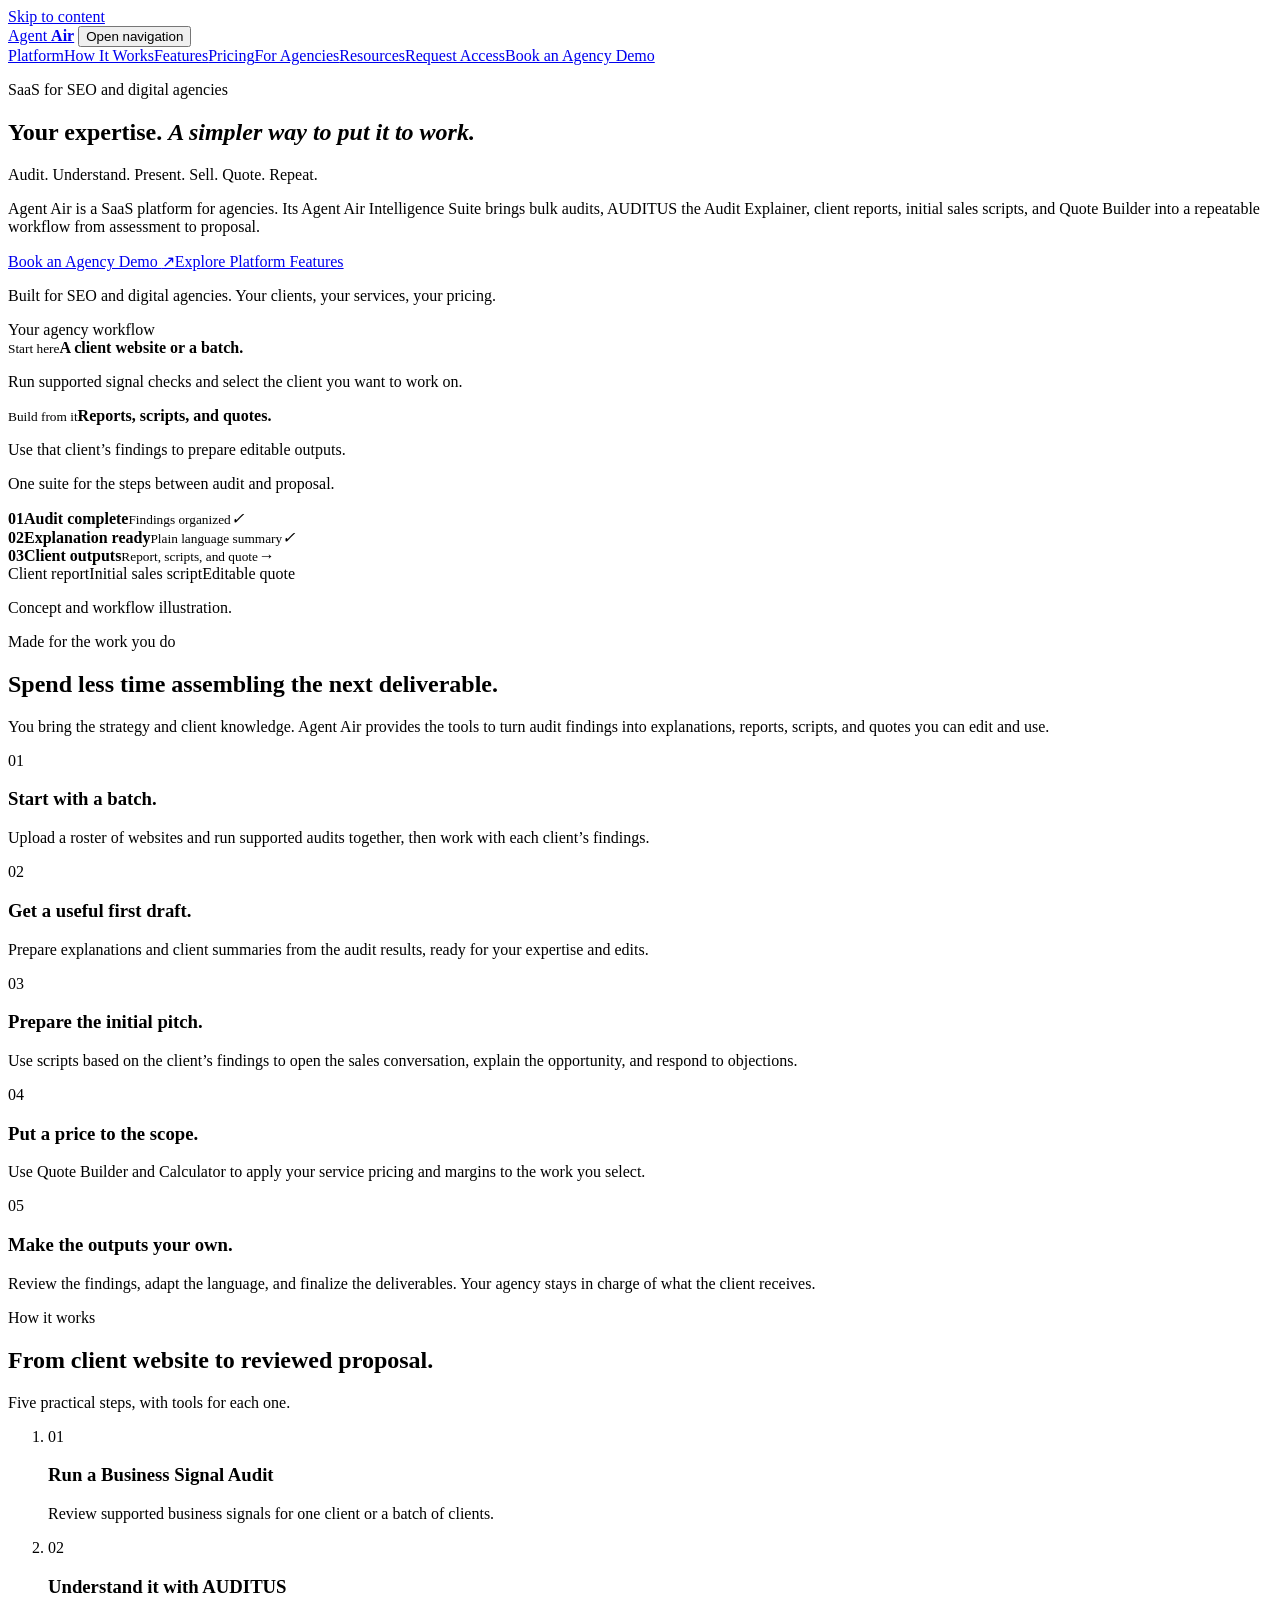
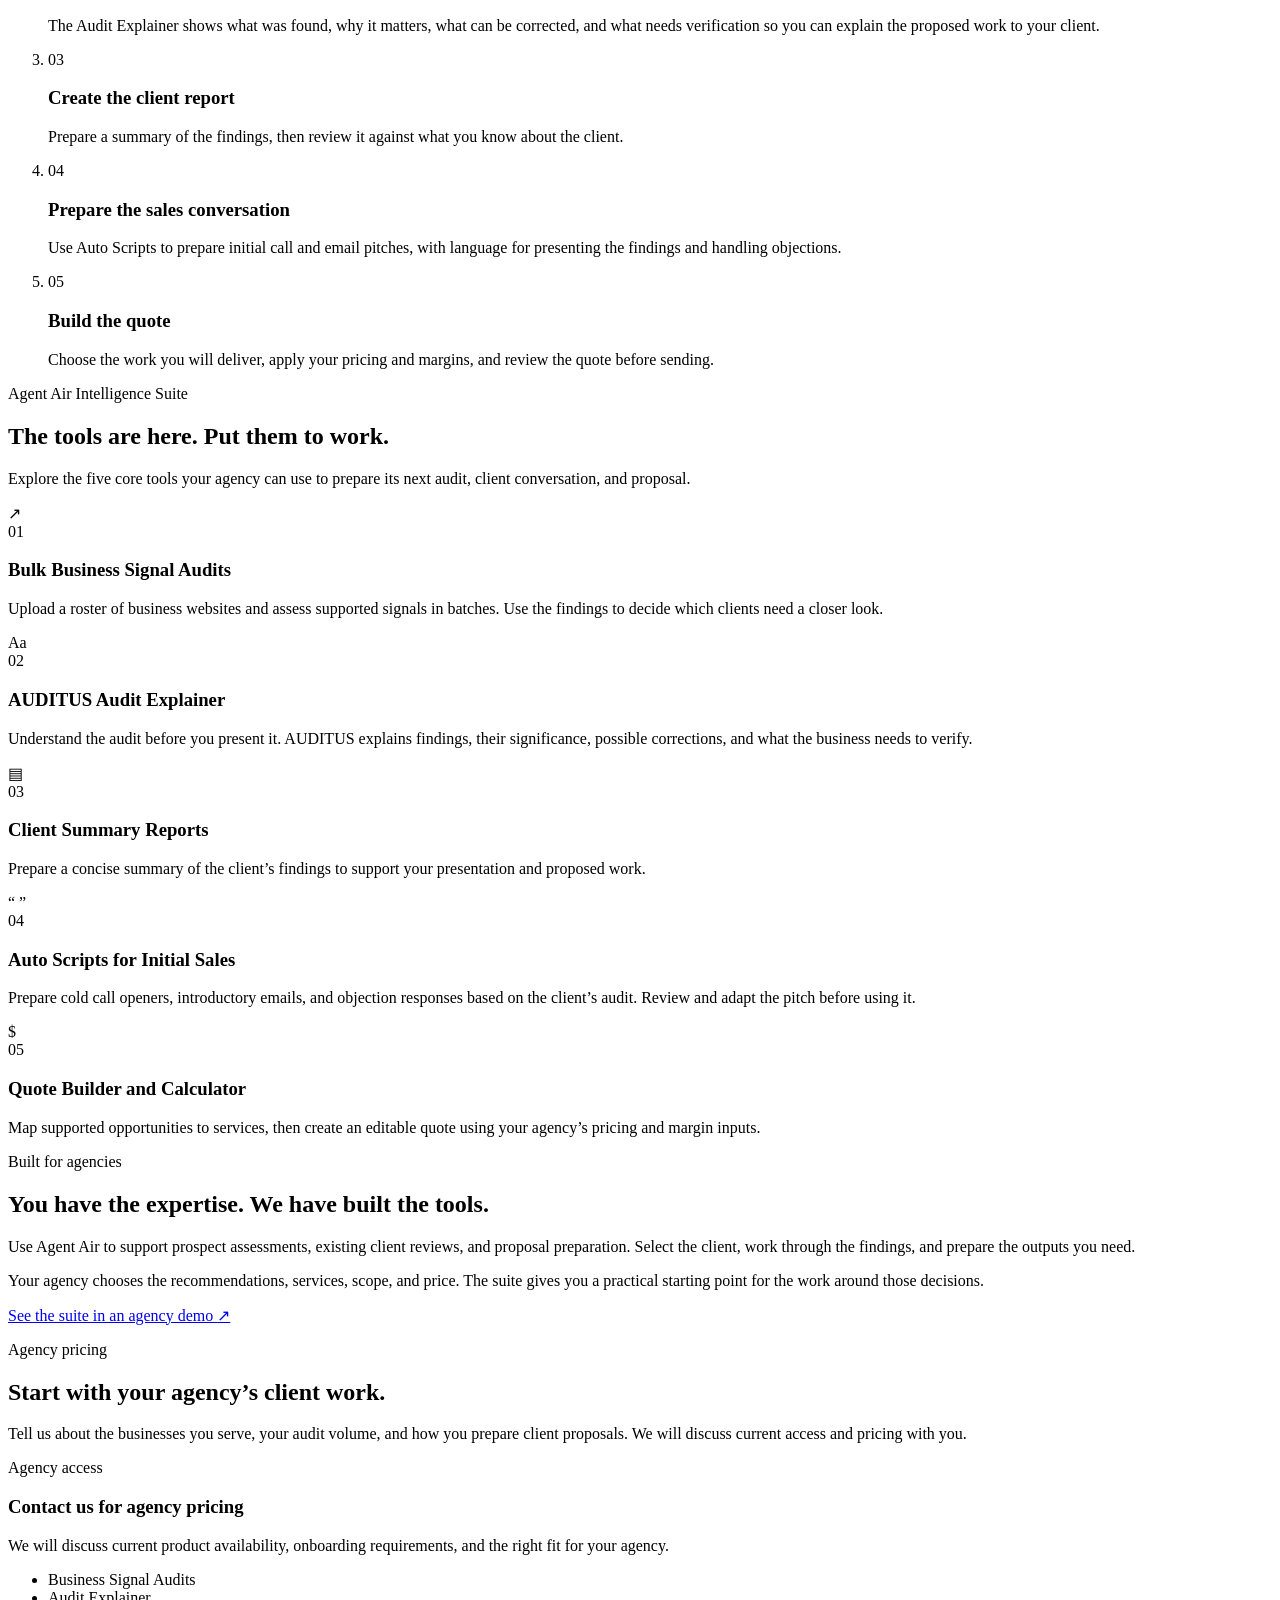
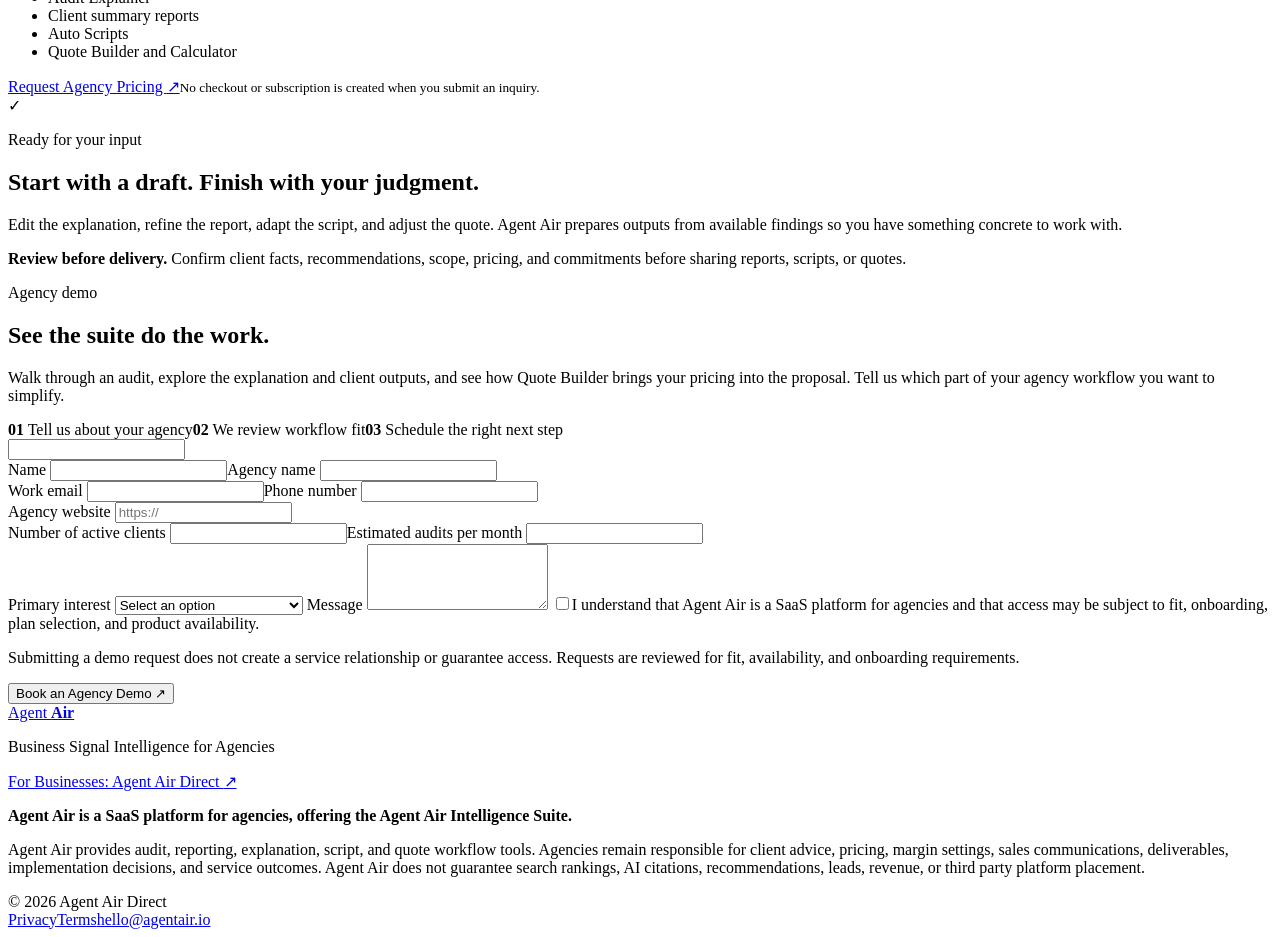
==== index.html @ 05e80e0a "Correct agency product name to Agent Air Intelligence Suite" ====
<!doctype html>
<html lang="en">
<head>
  <meta charset="utf-8">
  <meta name="viewport" content="width=device-width, initial-scale=1">
  <title>Agent Air Intelligence Suite | For Agencies</title>
  <meta name="description" content="Agent Air is a SaaS platform for agencies. Use the Agent Air Intelligence Suite for bulk audits, explanations, client reports, scripts, and quotes.">
  <meta name="theme-color" content="#071512">
  <meta property="og:title" content="Agent Air Intelligence Suite | For Agencies">
  <meta property="og:description" content="Agency expertise. A simpler workflow. Agent Air Intelligence Suite is a SaaS platform for agencies with bulk signal audits, client reports, scripts, and quotes.">
  <meta property="og:type" content="website">
  <meta property="og:url" content="https://agentair.io/">
  <link rel="canonical" href="https://agentair.io/">
  <link rel="icon" href="favicon.svg" type="image/svg+xml">
  <link rel="stylesheet" href="styles.css">
  <script src="site-config.js" defer></script>
  <script src="script.js" defer></script>
</head>
<body>
  <a class="skip-link" href="#main">Skip to content</a>
  <header class="site-header">
    <div class="nav-shell">
      <a class="brand" href="#top" aria-label="Agent Air home"><span class="brand-mark" aria-hidden="true"><i></i><i></i><i></i></span><span>Agent <strong>Air</strong></span></a>
      <button class="menu-toggle" type="button" aria-expanded="false" aria-controls="site-navigation"><span class="sr-only">Open navigation</span><span></span><span></span></button>
      <nav id="site-navigation" class="nav-links" aria-label="Main navigation">
        <a href="#platform">Platform</a><a href="#workflow">How It Works</a><a href="#features">Features</a><a href="#pricing">Pricing</a><a href="#agencies">For Agencies</a><a href="#resources">Resources</a><a class="nav-access" href="#agency-demo">Request Access</a><a class="button button-small" href="#agency-demo">Book an Agency Demo</a>
      </nav>
    </div>
  </header>

  <main id="main">
    <section id="top" class="hero section-dark">
      <div class="hero-glow" aria-hidden="true"></div>
      <div class="shell hero-grid">
        <div class="hero-copy">
          <p class="eyebrow"><span></span> SaaS for SEO and digital agencies</p>
          <h1>Your expertise. <em>A simpler way to put it to work.</em></h1>
          <p class="audience-line">Audit. Understand. Present. Sell. Quote. Repeat.</p>
          <p class="hero-lede">Agent Air is a SaaS platform for agencies. Its Agent Air Intelligence Suite brings bulk audits, AUDITUS the Audit Explainer, client reports, initial sales scripts, and Quote Builder into a repeatable workflow from assessment to proposal.</p>
          <div class="button-row"><a class="button" href="#agency-demo">Book an Agency Demo <span aria-hidden="true">↗</span></a><a class="button button-secondary" href="#features">Explore Platform Features</a></div>
          <p class="trust-line">Built for SEO and digital agencies. Your clients, your services, your pricing.</p>
        </div>
        <div class="signal-console" aria-label="Illustration of the Agent Air agency workflow">
          <div class="console-top"><span>Your agency workflow</span></div>
          <div class="audience-pair"><div><small>Start here</small><strong>A client website or a batch.</strong><p>Run supported signal checks and select the client you want to work on.</p></div><div><small>Build from it</small><strong>Reports, scripts, and quotes.</strong><p>Use that client’s findings to prepare editable outputs.</p></div></div>
          <p class="console-bridge">One suite for the steps between audit and proposal.</p>
          <div class="console-steps">
            <div class="console-step"><b>01</b><span><strong>Audit complete</strong><small>Findings organized</small></span><i>✓</i></div>
            <div class="console-step"><b>02</b><span><strong>Explanation ready</strong><small>Plain language summary</small></span><i>✓</i></div>
            <div class="console-step active"><b>03</b><span><strong>Client outputs</strong><small>Report, scripts, and quote</small></span><i>→</i></div>
          </div>
          <div class="console-outputs"><span>Client report</span><span>Initial sales script</span><span>Editable quote</span></div>
          <p class="illustration-note">Concept and workflow illustration.</p>
        </div>
      </div>
    </section>

    <section id="platform" class="problem section-light"><div class="shell">
      <div class="section-heading split-heading"><div><p class="eyebrow dark"><span></span> Made for the work you do</p><h2>Spend less time assembling the next deliverable.</h2></div><p>You bring the strategy and client knowledge. Agent Air provides the tools to turn audit findings into explanations, reports, scripts, and quotes you can edit and use.</p></div>
      <div class="problem-grid">
        <article><span>01</span><h3>Start with a batch.</h3><p>Upload a roster of websites and run supported audits together, then work with each client’s findings.</p></article>
        <article><span>02</span><h3>Get a useful first draft.</h3><p>Prepare explanations and client summaries from the audit results, ready for your expertise and edits.</p></article>
        <article><span>03</span><h3>Prepare the initial pitch.</h3><p>Use scripts based on the client’s findings to open the sales conversation, explain the opportunity, and respond to objections.</p></article>
        <article><span>04</span><h3>Put a price to the scope.</h3><p>Use Quote Builder and Calculator to apply your service pricing and margins to the work you select.</p></article>
        <article class="problem-wide"><span>05</span><h3>Make the outputs your own.</h3><p>Review the findings, adapt the language, and finalize the deliverables. Your agency stays in charge of what the client receives.</p></article>
      </div>
    </div></section>

    <section id="workflow" class="workflow section-mist"><div class="shell">
      <div class="section-heading centered"><p class="eyebrow dark"><span></span> How it works</p><h2>From client website to reviewed proposal.</h2><p>Five practical steps, with tools for each one.</p></div>
      <ol class="workflow-list">
        <li><span>01</span><div><h3>Run a Business Signal Audit</h3><p>Review supported business signals for one client or a batch of clients.</p></div></li>
        <li><span>02</span><div><h3>Understand it with AUDITUS</h3><p>The Audit Explainer shows what was found, why it matters, what can be corrected, and what needs verification so you can explain the proposed work to your client.</p></div></li>
        <li><span>03</span><div><h3>Create the client report</h3><p>Prepare a summary of the findings, then review it against what you know about the client.</p></div></li>
        <li><span>04</span><div><h3>Prepare the sales conversation</h3><p>Use Auto Scripts to prepare initial call and email pitches, with language for presenting the findings and handling objections.</p></div></li>
        <li><span>05</span><div><h3>Build the quote</h3><p>Choose the work you will deliver, apply your pricing and margins, and review the quote before sending.</p></div></li>
      </ol>
    </div></section>

    <section id="features" class="features section-dark"><div class="shell">
      <div class="section-heading split-heading light-heading"><div><p class="eyebrow"><span></span> Agent Air Intelligence Suite</p><h2>The tools are here. Put them to work.</h2></div><p>Explore the five core tools your agency can use to prepare its next audit, client conversation, and proposal.</p></div>
      <div class="feature-grid">
        <article class="feature-card feature-lead"><div class="feature-icon">↗</div><span>01</span><h3>Bulk Business Signal Audits</h3><p>Upload a roster of business websites and assess supported signals in batches. Use the findings to decide which clients need a closer look.</p><div class="mini-roster"><i></i><i></i><i></i><i></i></div></article>
        <article class="feature-card"><div class="feature-icon">Aa</div><span>02</span><h3>AUDITUS Audit Explainer</h3><p>Understand the audit before you present it. AUDITUS explains findings, their significance, possible corrections, and what the business needs to verify.</p></article>
        <article class="feature-card"><div class="feature-icon">▤</div><span>03</span><h3>Client Summary Reports</h3><p>Prepare a concise summary of the client’s findings to support your presentation and proposed work.</p></article>
        <article class="feature-card"><div class="feature-icon">“ ”</div><span>04</span><h3>Auto Scripts for Initial Sales</h3><p>Prepare cold call openers, introductory emails, and objection responses based on the client’s audit. Review and adapt the pitch before using it.</p></article>
        <article class="feature-card feature-wide"><div class="feature-icon">$</div><span>05</span><h3>Quote Builder and Calculator</h3><p>Map supported opportunities to services, then create an editable quote using your agency’s pricing and margin inputs.</p><div class="quote-lines"><i></i><i></i><i></i></div></article>
      </div>
    </div></section>

    <section id="agencies" class="agency-section section-accent"><div class="shell agency-grid">
      <div><p class="eyebrow dark"><span></span> Built for agencies</p><h2>You have the expertise. We have built the tools.</h2></div>
      <div class="agency-copy"><p>Use Agent Air to support prospect assessments, existing client reviews, and proposal preparation. Select the client, work through the findings, and prepare the outputs you need.</p><p>Your agency chooses the recommendations, services, scope, and price. The suite gives you a practical starting point for the work around those decisions.</p><a class="text-link" href="#agency-demo">See the suite in an agency demo <span>↗</span></a></div>
    </div></section>

    <section id="pricing" class="pricing section-light"><div class="shell pricing-grid">
      <div><p class="eyebrow dark"><span></span> Agency pricing</p><h2>Start with your agency’s client work.</h2><p>Tell us about the businesses you serve, your audit volume, and how you prepare client proposals. We will discuss current access and pricing with you.</p></div>
      <div class="pricing-card"><span class="pricing-kicker">Agency access</span><h3 data-pricing-message>Contact us for agency pricing</h3><p>We will discuss current product availability, onboarding requirements, and the right fit for your agency.</p><ul><li>Business Signal Audits</li><li>Audit Explainer</li><li>Client summary reports</li><li>Auto Scripts</li><li>Quote Builder and Calculator</li></ul><a class="button button-dark" href="#agency-demo">Request Agency Pricing <span aria-hidden="true">↗</span></a><small>No checkout or subscription is created when you submit an inquiry.</small></div>
    </div></section>

    <section id="resources" class="responsible section-mist"><div class="shell responsible-grid">
      <div class="review-mark" aria-hidden="true"><span>✓</span><i></i><i></i><i></i></div>
      <div><p class="eyebrow dark"><span></span> Ready for your input</p><h2>Start with a draft. Finish with your judgment.</h2><p>Edit the explanation, refine the report, adapt the script, and adjust the quote. Agent Air prepares outputs from available findings so you have something concrete to work with.</p><div class="notice"><strong>Review before delivery.</strong> Confirm client facts, recommendations, scope, pricing, and commitments before sharing reports, scripts, or quotes.</div></div>
    </div></section>

    <section id="agency-demo" class="demo section-dark"><div class="shell demo-grid">
      <div class="demo-copy"><p class="eyebrow"><span></span> Agency demo</p><h2>See the suite do the work.</h2><p>Walk through an audit, explore the explanation and client outputs, and see how Quote Builder brings your pricing into the proposal. Tell us which part of your agency workflow you want to simplify.</p><div class="demo-points"><span><b>01</b> Tell us about your agency</span><span><b>02</b> We review workflow fit</span><span><b>03</b> Schedule the right next step</span></div></div>
      <form id="agency-inquiry-form" class="inquiry-form" action="https://formsubmit.co/hello@agentair.io" method="POST">
        <input type="hidden" name="_subject" value="New Agent Air agency demo request"><input type="hidden" name="_template" value="table"><input type="hidden" name="_captcha" value="true"><input type="hidden" name="inquiry_source" value="agentair.io agency website"><input class="honeypot" type="text" name="_honey" tabindex="-1" autocomplete="off">
        <div class="form-row"><label>Name <input type="text" name="name" autocomplete="name" required></label><label>Agency name <input type="text" name="agency_name" autocomplete="organization" required></label></div>
        <div class="form-row"><label>Work email <input type="email" name="email" autocomplete="email" required></label><label>Phone number <input type="tel" name="phone" autocomplete="tel" required></label></div>
        <label>Agency website <input type="url" name="agency_website" placeholder="https://" autocomplete="url" required></label>
        <div class="form-row"><label>Number of active clients <input type="number" name="active_clients" min="0" required></label><label>Estimated audits per month <input type="number" name="estimated_audits_per_month" min="0" required></label></div>
        <label>Primary interest <select name="primary_interest" required><option value="">Select an option</option><option>Bulk client audits</option><option>Audit Explainer</option><option>Auto Scripts</option><option>Client Summary Reports</option><option>Quote Builder</option><option>Agency workflow discussion</option><option>Not sure yet</option></select></label>
        <label>Message <textarea name="message" rows="4" required></textarea></label>
        <label class="checkbox"><input type="checkbox" name="platform_acknowledgment" value="Accepted" required><span>I understand that Agent Air is a SaaS platform for agencies and that access may be subject to fit, onboarding, plan selection, and product availability.</span></label>
        <p class="form-note">Submitting a demo request does not create a service relationship or guarantee access. Requests are reviewed for fit, availability, and onboarding requirements.</p>
        <button id="agency-submit" class="button form-submit" type="submit">Book an Agency Demo <span aria-hidden="true">↗</span></button>
      </form>
    </div></section>
  </main>

  <footer class="site-footer"><div class="shell">
    <div class="footer-top"><a class="brand" href="#top"><span class="brand-mark" aria-hidden="true"><i></i><i></i><i></i></span><span>Agent <strong>Air</strong></span></a><p>Business Signal Intelligence for Agencies</p><a class="business-link" href="https://agentairdirect.com/">For Businesses: Agent Air Direct <span>↗</span></a></div>
    <div class="footer-main"><p><strong>Agent Air is a SaaS platform for agencies, offering the Agent Air Intelligence Suite.</strong></p><p>Agent Air provides audit, reporting, explanation, script, and quote workflow tools. Agencies remain responsible for client advice, pricing, margin settings, sales communications, deliverables, implementation decisions, and service outcomes. Agent Air does not guarantee search rankings, AI citations, recommendations, leads, revenue, or third party platform placement.</p></div>
    <div class="footer-bottom"><span>© <span data-year>2026</span> Agent Air Direct</span><div><a href="https://agentairdirect.com/privacy.html">Privacy</a><a href="https://agentairdirect.com/terms.html">Terms</a><a href="mailto:hello@agentair.io">hello@agentair.io</a></div></div>
  </div></footer>
</body>
</html>
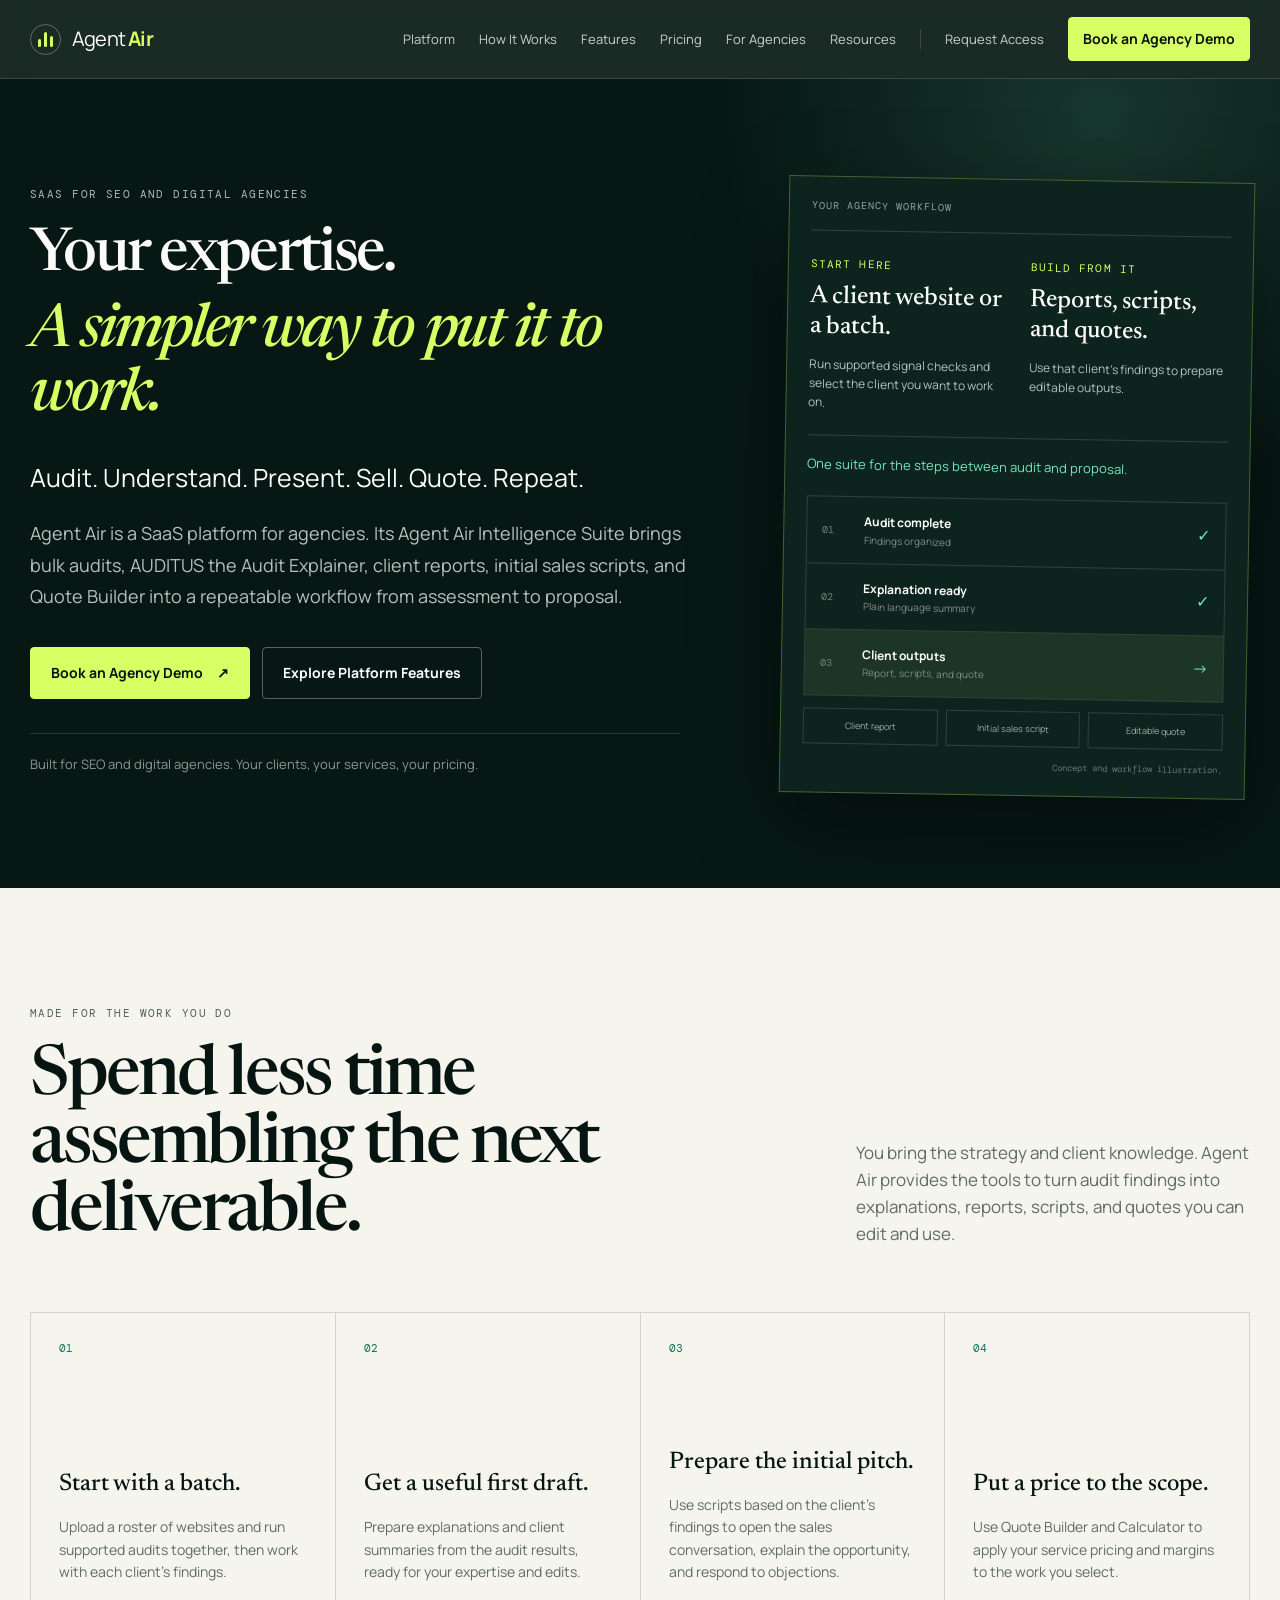
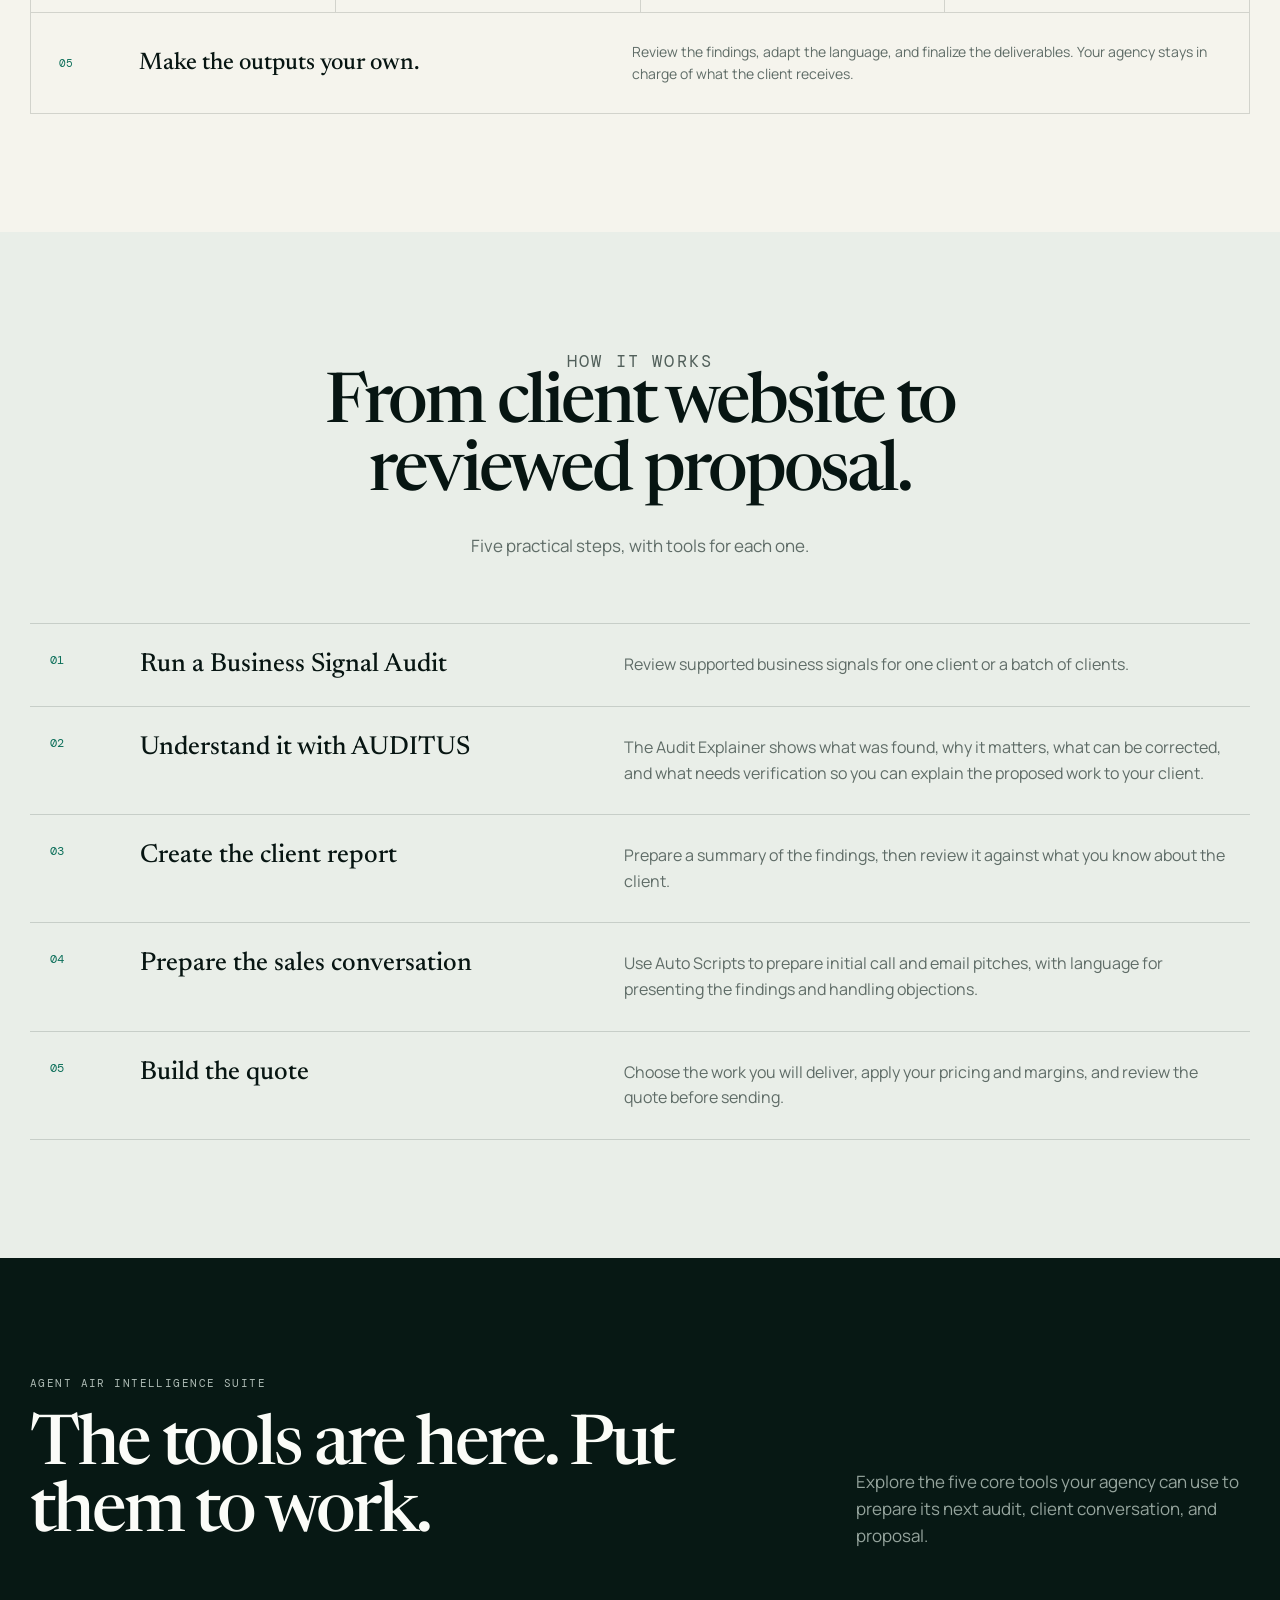
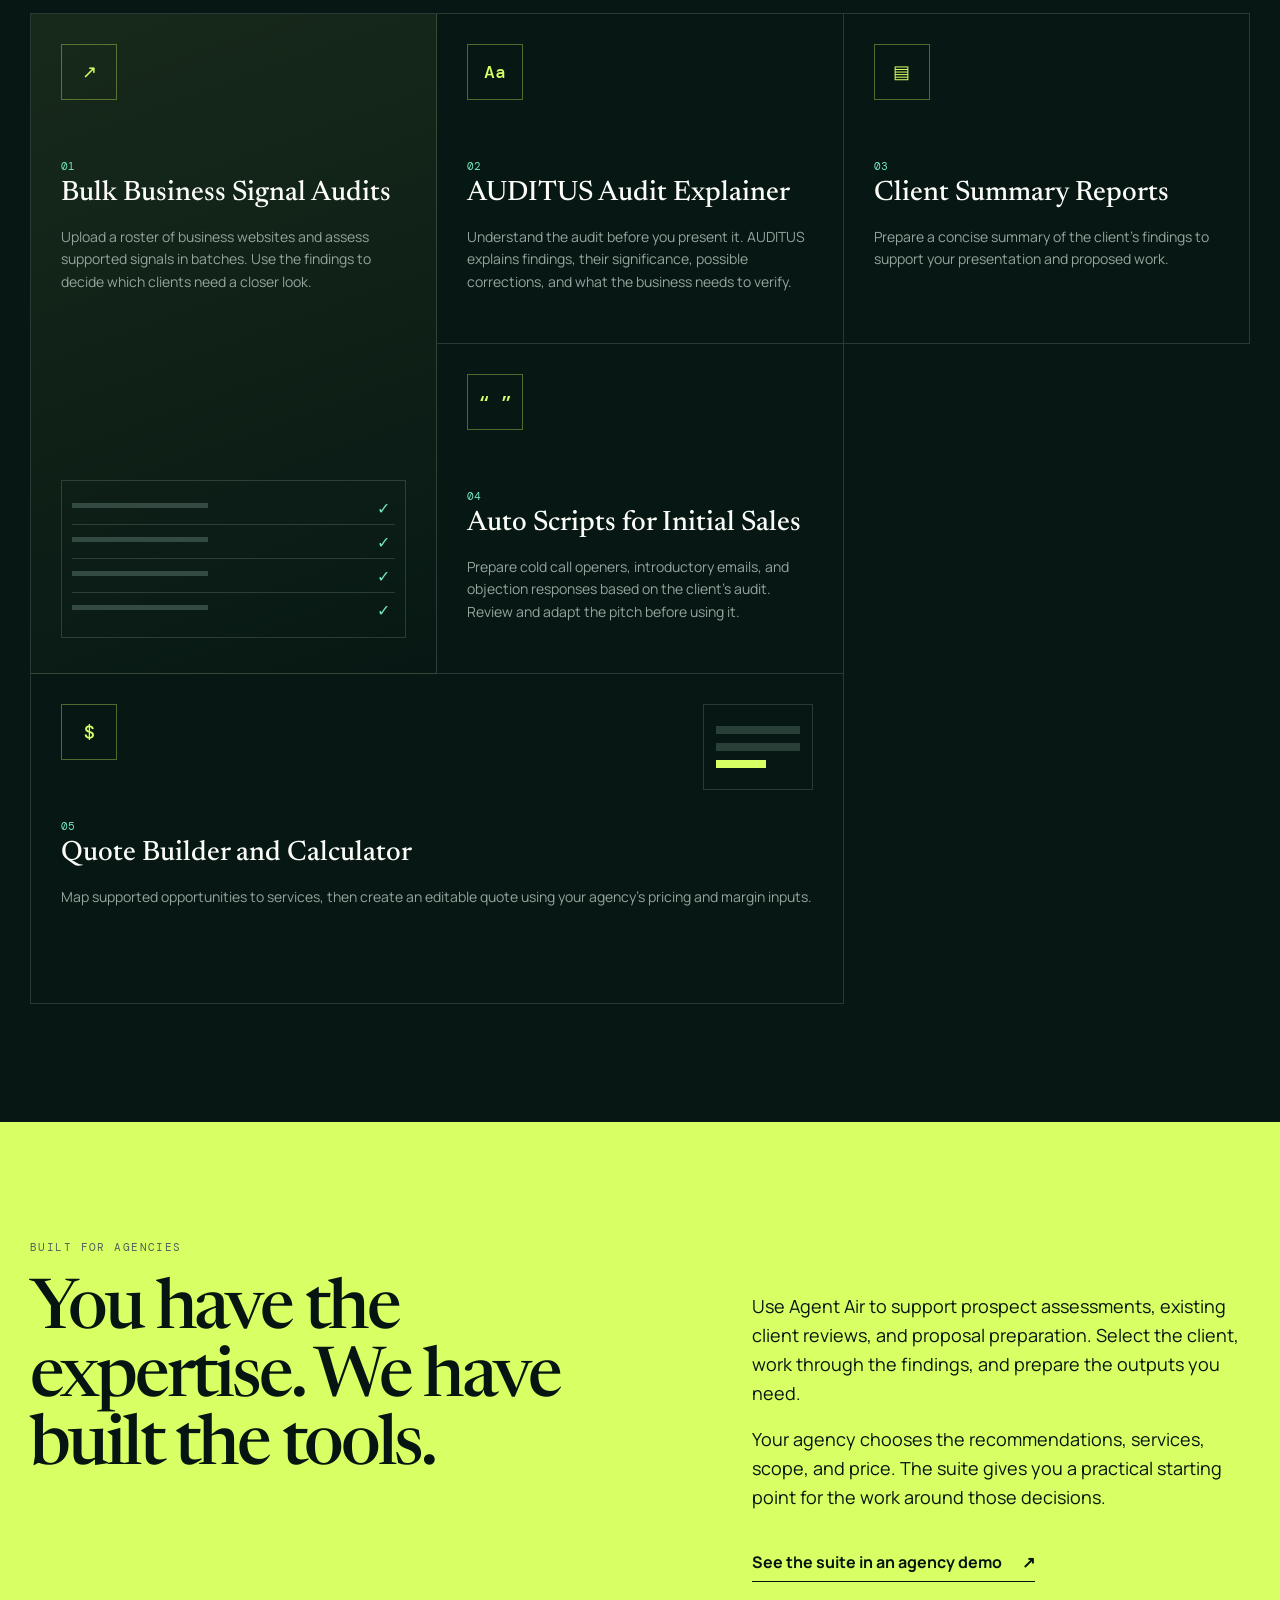
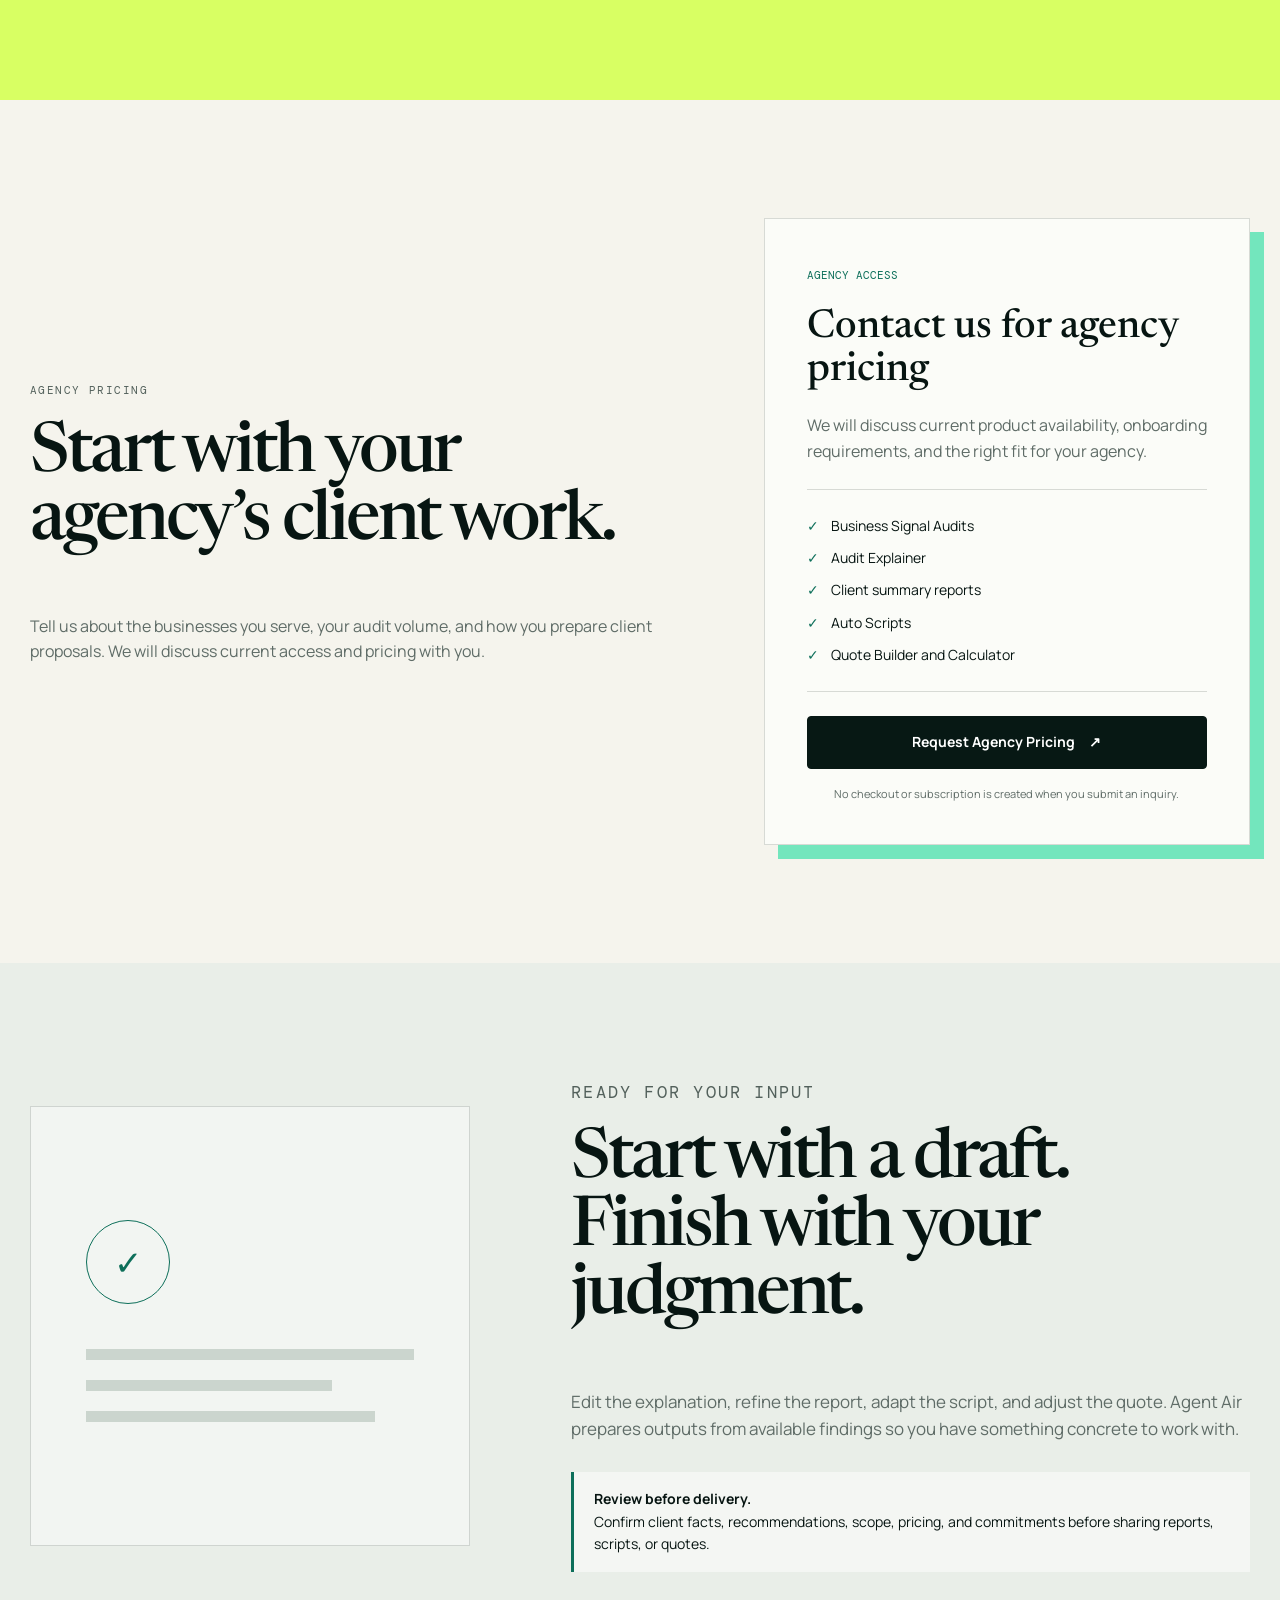
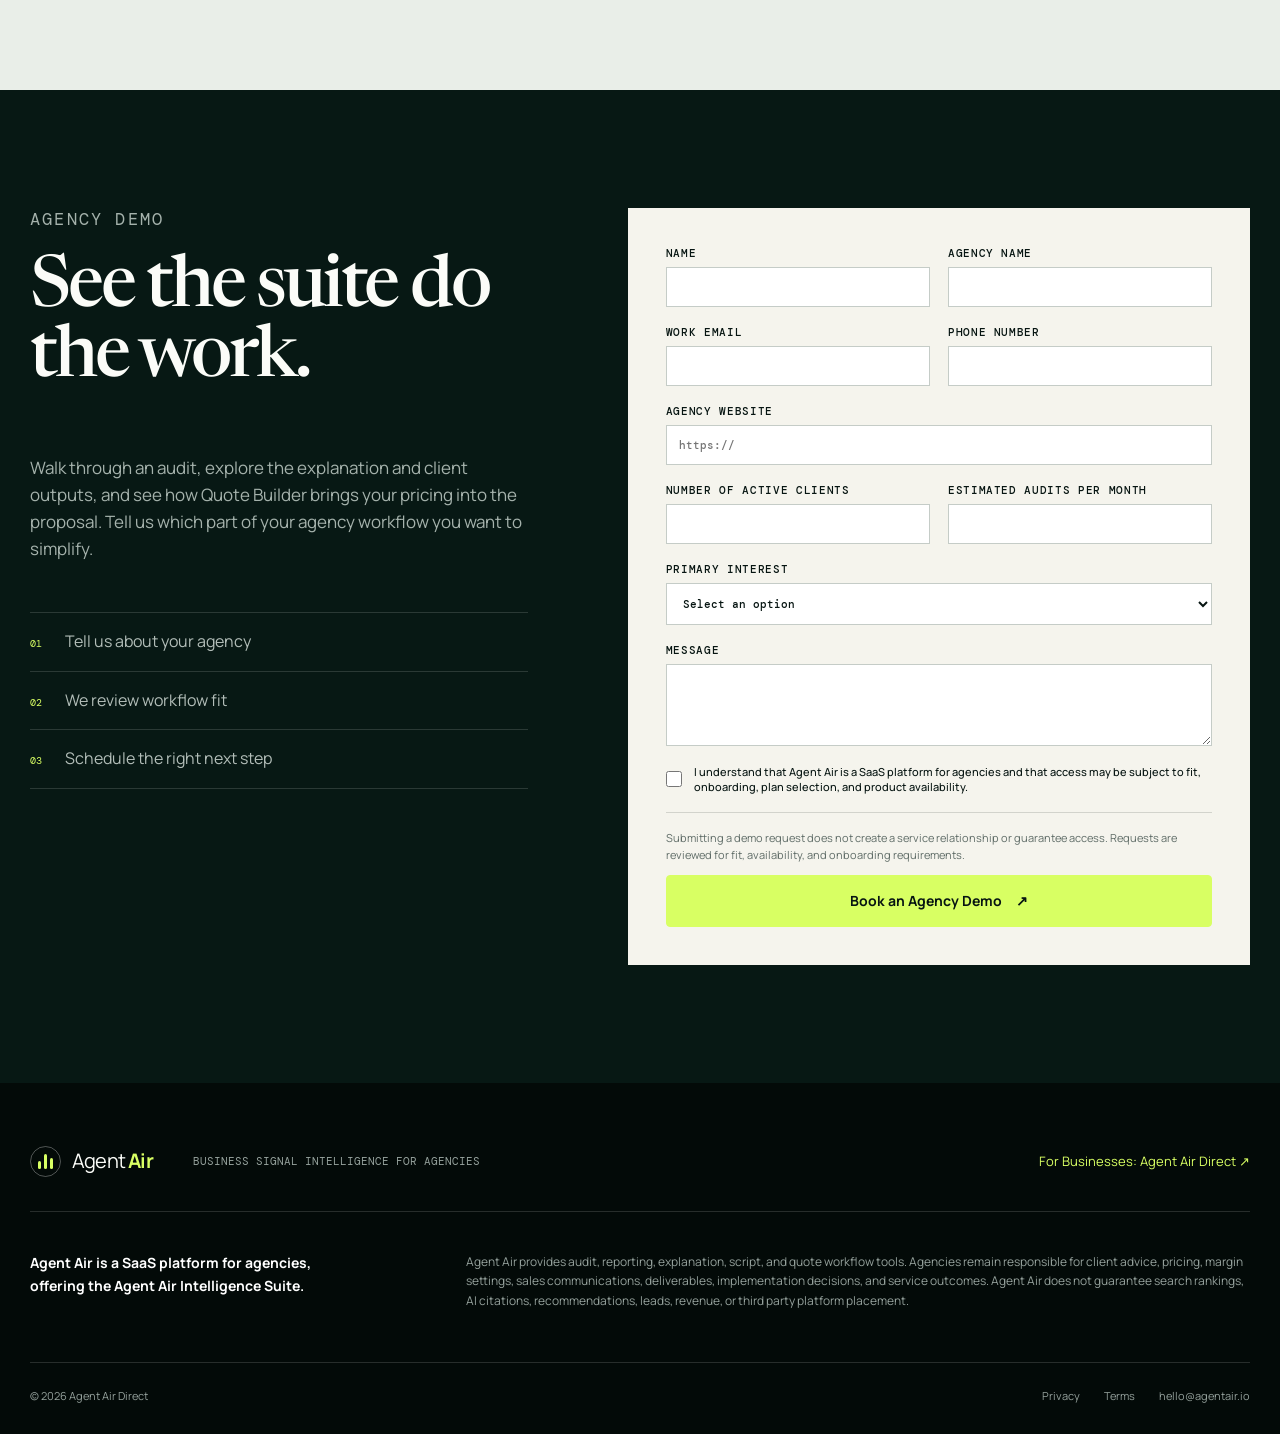
==== commit 51ea49da: "Add agency site schema, sharing metadata and accessibility fixes" ====
--- a/index.html
+++ b/index.html
@@ -4,24 +4,101 @@
   <meta charset="utf-8">
   <meta name="viewport" content="width=device-width, initial-scale=1">
   <title>Agent Air Intelligence Suite | For Agencies</title>
-  <meta name="description" content="Agent Air is a SaaS platform for agencies. Use the Agent Air Intelligence Suite for bulk audits, explanations, client reports, scripts, and quotes.">
   <meta name="theme-color" content="#071512">
-  <meta property="og:title" content="Agent Air Intelligence Suite | For Agencies">
-  <meta property="og:description" content="Agency expertise. A simpler workflow. Agent Air Intelligence Suite is a SaaS platform for agencies with bulk signal audits, client reports, scripts, and quotes.">
-  <meta property="og:type" content="website">
-  <meta property="og:url" content="https://agentair.io/">
   <link rel="canonical" href="https://agentair.io/">
   <link rel="icon" href="favicon.svg" type="image/svg+xml">
   <link rel="stylesheet" href="styles.css">
   <script src="site-config.js" defer></script>
   <script src="script.js" defer></script>
+  <meta name="description" content="Agent Air Intelligence Suite helps agencies turn client audits into clear explanations, client reports, sales scripts, and quotes with their pricing and margins.">
+  <meta property="og:title" content="Agent Air Intelligence Suite | For Agencies">
+  <meta property="og:description" content="Agent Air Intelligence Suite helps agencies turn client audits into clear explanations, client reports, sales scripts, and quotes with their pricing and margins.">
+  <meta property="og:type" content="website">
+  <meta property="og:url" content="https://agentair.io/">
+  <meta property="og:site_name" content="Agent Air">
+  <meta property="og:locale" content="en_US">
+  <meta property="og:image" content="https://agentair.io/agent-air-social.png">
+  <meta property="og:image:secure_url" content="https://agentair.io/agent-air-social.png">
+  <meta property="og:image:type" content="image/png">
+  <meta property="og:image:width" content="1200">
+  <meta property="og:image:height" content="630">
+  <meta property="og:image:alt" content="Agent Air Intelligence Suite for agencies: audit, understand, explain, and quote.">
+  <meta name="twitter:card" content="summary_large_image">
+  <meta name="twitter:title" content="Agent Air Intelligence Suite | For Agencies">
+  <meta name="twitter:description" content="Agent Air Intelligence Suite helps agencies turn client audits into clear explanations, client reports, sales scripts, and quotes with their pricing and margins.">
+  <meta name="twitter:image" content="https://agentair.io/agent-air-social.png">
+  <meta name="twitter:image:alt" content="Agent Air Intelligence Suite for agencies: audit, understand, explain, and quote.">
+  <script type="application/ld+json">
+{
+  "@context": "https://schema.org",
+  "@graph": [
+    {
+      "@type": "Organization",
+      "@id": "https://agentairdirect.com/#organization",
+      "name": "Agent Air Direct",
+      "url": "https://agentairdirect.com/",
+      "email": "hello@agentair.io"
+    },
+    {
+      "@type": "WebSite",
+      "@id": "https://agentair.io/#website",
+      "url": "https://agentair.io/",
+      "name": "Agent Air",
+      "inLanguage": "en",
+      "publisher": {
+        "@id": "https://agentairdirect.com/#organization"
+      }
+    },
+    {
+      "@type": "WebPage",
+      "@id": "https://agentair.io/#webpage",
+      "url": "https://agentair.io/",
+      "name": "Agent Air Intelligence Suite | For Agencies",
+      "description": "Agent Air Intelligence Suite helps agencies turn client audits into clear explanations, client reports, sales scripts, and quotes with their pricing and margins.",
+      "inLanguage": "en",
+      "isPartOf": {
+        "@id": "https://agentair.io/#website"
+      },
+      "mainEntity": {
+        "@id": "https://agentair.io/#software"
+      }
+    },
+    {
+      "@type": "SoftwareApplication",
+      "@id": "https://agentair.io/#software",
+      "name": "Agent Air Intelligence Suite",
+      "url": "https://agentair.io/",
+      "description": "Agent Air Intelligence Suite helps agencies turn client audits into clear explanations, client reports, sales scripts, and quotes with their pricing and margins.",
+      "applicationCategory": "BusinessApplication",
+      "applicationSubCategory": "Business signal auditing and agency proposal workflow",
+      "publisher": {
+        "@id": "https://agentairdirect.com/#organization"
+      },
+      "audience": {
+        "@type": "Audience",
+        "audienceType": "SEO and digital marketing agencies"
+      },
+      "featureList": [
+        "Bulk business signal audits",
+        "AUDITUS audit explanations",
+        "Client summary reports",
+        "Initial sales scripts",
+        "Quote Builder and Calculator with agency pricing and margin inputs"
+      ],
+      "mainEntityOfPage": {
+        "@id": "https://agentair.io/#webpage"
+      }
+    }
+  ]
+}
+  </script>
 </head>
 <body>
   <a class="skip-link" href="#main">Skip to content</a>
   <header class="site-header">
     <div class="nav-shell">
       <a class="brand" href="#top" aria-label="Agent Air home"><span class="brand-mark" aria-hidden="true"><i></i><i></i><i></i></span><span>Agent <strong>Air</strong></span></a>
-      <button class="menu-toggle" type="button" aria-expanded="false" aria-controls="site-navigation"><span class="sr-only">Open navigation</span><span></span><span></span></button>
+      <button class="menu-toggle" type="button" aria-label="Toggle navigation" aria-expanded="false" aria-controls="site-navigation"><span class="sr-only">Open navigation</span><span></span><span></span></button>
       <nav id="site-navigation" class="nav-links" aria-label="Main navigation">
         <a href="#platform">Platform</a><a href="#workflow">How It Works</a><a href="#features">Features</a><a href="#pricing">Pricing</a><a href="#agencies">For Agencies</a><a href="#resources">Resources</a><a class="nav-access" href="#agency-demo">Request Access</a><a class="button button-small" href="#agency-demo">Book an Agency Demo</a>
       </nav>
@@ -106,7 +183,7 @@
     <section id="agency-demo" class="demo section-dark"><div class="shell demo-grid">
       <div class="demo-copy"><p class="eyebrow"><span></span> Agency demo</p><h2>See the suite do the work.</h2><p>Walk through an audit, explore the explanation and client outputs, and see how Quote Builder brings your pricing into the proposal. Tell us which part of your agency workflow you want to simplify.</p><div class="demo-points"><span><b>01</b> Tell us about your agency</span><span><b>02</b> We review workflow fit</span><span><b>03</b> Schedule the right next step</span></div></div>
       <form id="agency-inquiry-form" class="inquiry-form" action="https://formsubmit.co/hello@agentair.io" method="POST">
-        <input type="hidden" name="_subject" value="New Agent Air agency demo request"><input type="hidden" name="_template" value="table"><input type="hidden" name="_captcha" value="true"><input type="hidden" name="inquiry_source" value="agentair.io agency website"><input class="honeypot" type="text" name="_honey" tabindex="-1" autocomplete="off">
+        <input type="hidden" name="_subject" value="New Agent Air agency demo request"><input type="hidden" name="_template" value="table"><input type="hidden" name="_captcha" value="true"><input type="hidden" name="inquiry_source" value="agentair.io agency website"><input class="honeypot" type="text" name="_honey" tabindex="-1" autocomplete="off" hidden aria-hidden="true" aria-label="Leave this field empty">
         <div class="form-row"><label>Name <input type="text" name="name" autocomplete="name" required></label><label>Agency name <input type="text" name="agency_name" autocomplete="organization" required></label></div>
         <div class="form-row"><label>Work email <input type="email" name="email" autocomplete="email" required></label><label>Phone number <input type="tel" name="phone" autocomplete="tel" required></label></div>
         <label>Agency website <input type="url" name="agency_website" placeholder="https://" autocomplete="url" required></label>
--- a/styles.css
+++ b/styles.css
@@ -0,0 +1,23 @@
+@import url('https://fonts.googleapis.com/css2?family=DM+Mono:wght@400;500&family=Manrope:wght@400;500;600;700&family=Newsreader:opsz,wght@6..72,500;6..72,600&display=swap');
+:root{--ink:#071512;--deep:#071814;--paper:#f5f4ed;--mist:#e9eee8;--acid:#d8ff63;--mint:#73e6bd;--teal:#0d6f5a;--line:rgba(7,21,18,.15);--light-line:rgba(255,255,255,.14);--muted:#5f6c67;--white:#fbfcf8;--serif:'Newsreader',Georgia,serif;--sans:'Manrope',Arial,sans-serif;--mono:'DM Mono',monospace;--shell:1220px}
+*{box-sizing:border-box}html{scroll-behavior:smooth;overflow-x:hidden}body{margin:0;background:var(--paper);color:var(--ink);font:16px/1.6 var(--sans);-webkit-font-smoothing:antialiased;overflow-x:hidden}a{color:inherit;text-decoration:none}button,input,select,textarea{font:inherit}.shell,.nav-shell{width:min(calc(100% - 48px),var(--shell));margin:auto}.skip-link{position:fixed;left:16px;top:-80px;z-index:100;background:var(--acid);padding:10px 16px}.skip-link:focus{top:12px}.sr-only{position:absolute;width:1px;height:1px;margin:-1px;overflow:hidden;clip:rect(0,0,0,0)}
+.site-header{position:sticky;top:0;z-index:50;background:rgba(7,24,20,.92);backdrop-filter:blur(14px);border-bottom:1px solid var(--light-line)}.nav-shell{height:78px;display:flex;align-items:center;justify-content:space-between}.brand{display:inline-flex;align-items:center;gap:11px;color:var(--white);font-size:20px;letter-spacing:-.04em}.brand strong{color:var(--acid)}.brand-mark{width:31px;height:31px;border:1px solid #ffffff4d;border-radius:50%;display:grid;place-content:center;grid-template-columns:repeat(3,3px);gap:3px}.brand-mark i{width:3px;border-radius:2px;background:var(--acid)}.brand-mark i:nth-child(1){height:8px;margin-top:7px}.brand-mark i:nth-child(2){height:15px}.brand-mark i:nth-child(3){height:11px;margin-top:4px}.nav-links{display:flex;align-items:center;gap:24px;color:#c8d0cc;font-size:13px}.nav-links a:hover,.nav-links a:focus-visible{color:#fff}.nav-access{border-left:1px solid var(--light-line);padding-left:24px}.menu-toggle{display:none;background:none;border:0;padding:10px}.menu-toggle span:not(.sr-only){display:block;width:24px;height:1px;background:#fff;margin:6px}
+.button{display:inline-flex;align-items:center;justify-content:center;gap:14px;background:var(--acid);color:var(--ink);border:1px solid var(--acid);border-radius:4px;padding:14px 20px;font-size:14px;font-weight:700;transition:.2s}.button:hover,.button:focus-visible{transform:translateY(-2px);background:#e5ff91}.button-small{padding:10px 14px}.button-secondary{background:transparent;color:#fff;border-color:#ffffff52}.button-secondary:hover{background:#ffffff12}.button-dark{background:var(--deep);color:#fff;border-color:var(--deep)}
+.section-dark{background:var(--deep);color:var(--white)}.section-light{background:var(--paper)}.section-mist{background:var(--mist)}.section-accent{background:var(--acid)}.eyebrow{margin:0 0 24px;display:flex;align-items:center;gap:10px;font:11px var(--mono);letter-spacing:.13em;text-transform:uppercase;color:#aebbb5}.eyebrow>span{width:24px;height:1px;background:var(--acid)}.eyebrow.dark{color:#52605b}.eyebrow.dark>span{background:var(--teal)}h1,h2,h3,p{margin-top:0}h1,h2{font-family:var(--serif);font-weight:500;letter-spacing:-.045em;line-height:.98}h2{font-size:clamp(42px,5.4vw,72px)}
+.hero{position:relative;overflow:hidden;padding:100px 0 92px}.hero-glow{position:absolute;width:800px;height:800px;right:-220px;top:-360px;background:radial-gradient(circle,#73e6bd26,transparent 67%)}.hero-grid{display:grid;grid-template-columns:1.1fr .76fr;gap:80px;align-items:center}.hero-copy,.signal-console{min-width:0}.hero-copy{z-index:1}.hero h1{font-size:clamp(56px,7.1vw,100px);max-width:11ch;margin-bottom:30px}.hero h1 em{font-style:italic;color:var(--acid)}.hero-lede{max-width:670px;color:#b6c1bc;font-size:18px;line-height:1.75}.button-row{display:flex;gap:12px;flex-wrap:wrap;margin:34px 0}.trust-line{border-top:1px solid var(--light-line);padding-top:20px;color:#899790;font-size:13px;max-width:650px}
+.signal-console{background:#0d241e;border:1px solid #d8ff6347;box-shadow:0 30px 90px #0006;padding:22px;transform:rotate(1deg)}.console-top{display:flex;justify-content:space-between;border-bottom:1px solid var(--light-line);padding-bottom:18px;font:10px var(--mono);text-transform:uppercase;letter-spacing:.1em;color:#91a19a}.live-dot{color:var(--mint)}.live-dot i{display:inline-block;width:6px;height:6px;background:var(--mint);border-radius:50%;margin-right:6px}.console-client{display:grid;grid-template-columns:46px 1fr auto;gap:13px;align-items:center;padding:22px 0}.client-avatar{display:grid;place-items:center;width:46px;height:46px;background:var(--acid);color:var(--ink);font:500 12px var(--mono)}.console-client small,.console-client strong{display:block}.console-client small{font:10px var(--mono);color:#82918a;text-transform:uppercase}.console-client strong{font-size:14px}.score{font:500 30px var(--serif);color:var(--acid)}.score small{display:inline;font-size:11px}.console-steps{border:1px solid var(--light-line)}.console-step{display:grid;grid-template-columns:28px 1fr auto;gap:14px;padding:15px;border-bottom:1px solid var(--light-line);align-items:center}.console-step:last-child{border:0}.console-step b{font:10px var(--mono);color:#73827b}.console-step strong,.console-step small{display:block}.console-step strong{font-size:12px}.console-step small{font-size:10px;color:#7d8d85}.console-step i{font-style:normal;color:var(--mint)}.console-step.active{background:#d8ff6314}.console-outputs{display:grid;grid-template-columns:repeat(3,1fr);gap:8px;margin-top:12px}.console-outputs span{border:1px solid var(--light-line);padding:10px 5px;text-align:center;font-size:9px;color:#9daba4}.illustration-note{margin:14px 0 0;color:#65766e;font:9px var(--mono);text-align:right}
+.problem,.workflow,.features,.agency-section,.pricing,.responsible,.demo{padding:118px 0}.section-heading{margin-bottom:64px}.split-heading{display:grid;grid-template-columns:1.2fr .65fr;gap:100px;align-items:end}.section-heading h2{margin:0;max-width:850px}.section-heading>p,.split-heading>p{margin:0;color:var(--muted);font-size:17px}.centered{text-align:center}.centered .eyebrow{justify-content:center}.centered h2{margin:0 auto 24px}
+.problem-grid{display:grid;grid-template-columns:repeat(4,1fr);border-top:1px solid var(--line);border-left:1px solid var(--line)}.problem-grid article{min-height:300px;padding:28px;border-right:1px solid var(--line);border-bottom:1px solid var(--line);display:flex;flex-direction:column}.problem-grid article>span,.feature-card>span{font:11px var(--mono);color:var(--teal)}.problem-grid h3{font:500 24px/1.18 var(--serif);margin:auto 0 18px}.problem-grid p{color:var(--muted);font-size:14px;margin:0}.problem-grid .problem-wide{grid-column:1/-1;min-height:auto;display:grid;grid-template-columns:40px 1fr 1.3fr;gap:40px;align-items:center}.problem-wide h3{margin:0}
+.workflow-list{list-style:none;margin:0;padding:0;border-top:1px solid var(--line)}.workflow-list li{display:grid;grid-template-columns:90px 1fr;padding:28px 20px;border-bottom:1px solid var(--line)}.workflow-list li:hover{background:#ffffff8c}.workflow-list>li>span{font:12px var(--mono);color:var(--teal)}.workflow-list div{display:grid;grid-template-columns:.7fr 1fr;gap:60px}.workflow-list h3{font:500 26px var(--serif);margin:0}.workflow-list p{margin:0;color:var(--muted)}
+.light-heading>p{color:#95a49d}.feature-grid{display:grid;grid-template-columns:repeat(3,1fr);border-top:1px solid var(--light-line);border-left:1px solid var(--light-line)}.feature-card{min-height:330px;padding:30px;border-right:1px solid var(--light-line);border-bottom:1px solid var(--light-line);position:relative}.feature-card>span{color:var(--mint)}.feature-icon{width:56px;height:56px;border:1px solid #d8ff6359;display:grid;place-items:center;color:var(--acid);font:500 18px var(--mono);margin-bottom:52px}.feature-card h3{font:500 28px/1.08 var(--serif);margin:0 0 18px}.feature-card p{color:#95a49d;font-size:14px}.feature-lead{grid-row:span 2;min-height:660px;background:linear-gradient(160deg,#d8ff6314,transparent)}.feature-wide{grid-column:span 2}.mini-roster{position:absolute;left:30px;right:30px;bottom:35px;border:1px solid var(--light-line);padding:10px}.mini-roster i{display:block;height:34px;border-bottom:1px solid var(--light-line);position:relative}.mini-roster i:last-child{border:0}.mini-roster i:before{content:'';position:absolute;top:12px;width:42%;height:5px;background:#334a42}.mini-roster i:after{content:'✓';position:absolute;right:5px;top:5px;color:var(--mint);font-style:normal}.quote-lines{position:absolute;right:30px;top:30px;width:110px;border:1px solid var(--light-line);padding:12px}.quote-lines i{display:block;height:8px;margin:9px 0;background:#294038}.quote-lines i:last-child{background:var(--acid);width:60%}
+.agency-grid{display:grid;grid-template-columns:1fr .8fr;gap:100px}.agency-section h2{margin:0}.agency-copy{padding-top:52px}.agency-copy p{font-size:18px}.text-link{display:inline-flex;gap:20px;margin-top:20px;border-bottom:1px solid;padding-bottom:6px;font-weight:700}.pricing-grid{display:grid;grid-template-columns:1fr .78fr;gap:110px;align-items:center}.pricing-grid>div>p{color:var(--muted)}.pricing-card{background:var(--white);border:1px solid var(--line);padding:42px;box-shadow:14px 14px 0 var(--mint)}.pricing-kicker{font:11px var(--mono);text-transform:uppercase;color:var(--teal)}.pricing-card h3{font:500 40px/1.08 var(--serif);margin:20px 0}.pricing-card ul{list-style:none;padding:20px 0;margin:24px 0;border-block:1px solid var(--line)}.pricing-card li{padding:5px 0;font-size:14px}.pricing-card li:before{content:'✓';color:var(--teal);margin-right:12px}.pricing-card .button{width:100%}.pricing-card small{display:block;color:var(--muted);margin-top:16px;text-align:center;font-size:11px}
+.responsible-grid{display:grid;grid-template-columns:.65fr 1fr;gap:100px;align-items:center}.responsible p{color:var(--muted);font-size:17px}.review-mark{aspect-ratio:1;max-width:440px;border:1px solid var(--line);background:#ffffff66;padding:55px;display:flex;flex-direction:column;justify-content:center}.review-mark span{display:grid;place-items:center;width:84px;height:84px;border:1px solid var(--teal);border-radius:50%;font-size:34px;color:var(--teal);margin-bottom:35px}.review-mark i{height:11px;background:#cbd5ce;margin:10px 0}.review-mark i:nth-of-type(2){width:75%}.review-mark i:nth-of-type(3){width:88%}.notice{border-left:3px solid var(--teal);padding:16px 20px;background:#ffffff80;font-size:14px;margin-top:30px}.notice strong{display:block}
+.demo-grid{display:grid;grid-template-columns:.8fr 1fr;gap:100px}.demo h2{font-size:clamp(48px,5.6vw,76px)}.demo-copy>p{color:#a5b2ac;font-size:17px}.demo-points{margin-top:50px;border-top:1px solid var(--light-line)}.demo-points span{display:block;padding:16px 0;border-bottom:1px solid var(--light-line);color:#b2bdb8}.demo-points b{font:10px var(--mono);color:var(--acid);margin-right:20px}.inquiry-form{background:var(--paper);color:var(--ink);padding:38px}.form-row{display:grid;grid-template-columns:1fr 1fr;gap:18px}.inquiry-form label{display:block;font:500 11px var(--mono);text-transform:uppercase;letter-spacing:.06em;margin-bottom:18px}.inquiry-form input,.inquiry-form select,.inquiry-form textarea{display:block;width:100%;border:1px solid #c5ccc7;background:#fff;padding:12px;margin-top:7px;color:var(--ink);text-transform:none}.inquiry-form :focus{outline:2px solid var(--teal);outline-offset:1px}.checkbox{display:grid!important;grid-template-columns:18px 1fr;gap:10px;text-transform:none!important;letter-spacing:0!important;font-family:var(--sans)!important}.checkbox input{width:16px;margin:3px 0}.form-note{font-size:11px;color:var(--muted);border-top:1px solid var(--line);padding-top:16px}.form-submit{width:100%}.honeypot{display:none!important;position:absolute!important;left:-9999px!important}
+.site-footer{background:#030a08;color:#95a19c;padding:62px 0 30px}.footer-top{display:grid;grid-template-columns:auto 1fr auto;gap:40px;align-items:center;padding-bottom:34px;border-bottom:1px solid var(--light-line)}.footer-top p{margin:0;font:11px var(--mono);text-transform:uppercase}.business-link{color:var(--acid);font-size:13px}.footer-main{display:grid;grid-template-columns:.6fr 1.4fr;gap:100px;padding:40px 0}.footer-main p{font-size:12px}.footer-main strong{color:#fff;font-size:14px}.footer-bottom{display:flex;justify-content:space-between;border-top:1px solid var(--light-line);padding-top:24px;font-size:11px}.footer-bottom div{display:flex;gap:24px}
+@media(max-width:1080px){.nav-links{gap:14px}.nav-links>a:not(.button){display:none}.hero-grid{grid-template-columns:1fr .75fr;gap:40px}.problem-grid,.feature-grid{grid-template-columns:repeat(2,1fr)}.feature-lead{grid-row:auto;min-height:450px}.feature-wide{grid-column:auto}.demo-grid{gap:50px}}
+@media(max-width:820px){.shell,.nav-shell{width:min(calc(100% - 32px),var(--shell))}.menu-toggle{display:block}.nav-links{position:absolute;top:78px;left:0;right:0;background:var(--deep);padding:18px 24px 28px;display:none;flex-direction:column;align-items:stretch}.nav-links.is-open{display:flex}.nav-links>a:not(.button){display:block}.nav-access{border:0;padding:0}.hero{padding:72px 0}.hero-grid,.split-heading,.agency-grid,.pricing-grid,.responsible-grid,.demo-grid{grid-template-columns:1fr;gap:50px}.hero h1{font-size:clamp(53px,14vw,82px)}.problem,.workflow,.features,.agency-section,.pricing,.responsible,.demo{padding:84px 0}.problem-grid,.feature-grid{grid-template-columns:1fr}.problem-grid .problem-wide{grid-column:auto;display:flex}.workflow-list div{grid-template-columns:1fr;gap:8px}.responsible-grid{display:flex;flex-direction:column-reverse}.footer-top,.footer-main{grid-template-columns:1fr;gap:20px}}
+@media(max-width:540px){.hero h1{font-size:50px}.hero-lede{font-size:16px}.button-row .button{width:100%}.console-outputs{grid-template-columns:1fr}.problem-grid article{min-height:260px}.workflow-list li{grid-template-columns:50px 1fr;padding-inline:4px}.form-row{grid-template-columns:1fr;gap:0}.inquiry-form{padding:24px 20px}.pricing-card{padding:28px 22px;box-shadow:8px 8px 0 var(--mint)}.footer-bottom{flex-direction:column;gap:18px}.footer-bottom div{flex-wrap:wrap}}
+.hero h1{font-size:clamp(44px,4.7vw,66px);max-width:19ch;line-height:1.06}.hero h1 em{display:block;margin-top:12px}.audience-line{font-size:clamp(19px,2vw,25px);color:var(--white);line-height:1.5;margin-bottom:22px}.audience-pair{display:grid;grid-template-columns:1fr 1fr;gap:20px;padding:26px 0 10px}.audience-pair>div{min-width:0}.audience-pair small{display:block;font:11px var(--mono);color:var(--acid);text-transform:uppercase;letter-spacing:.1em;margin-bottom:12px}.audience-pair strong{display:block;font:500 25px/1.2 var(--serif);margin-bottom:12px}.audience-pair p{font-size:12px;color:#b6c1bc;line-height:1.6}.console-bridge{font-size:13px;color:var(--mint);border-top:1px solid var(--light-line);padding-top:18px;margin-bottom:22px}
+@media(max-width:540px){.hero h1{font-size:44px}.audience-pair{gap:14px}.audience-pair strong{font-size:22px}.signal-console{transform:none}}
+.eyebrow>span{display:none}
+@media(prefers-reduced-motion:reduce){html{scroll-behavior:auto}.button{transition:none}}
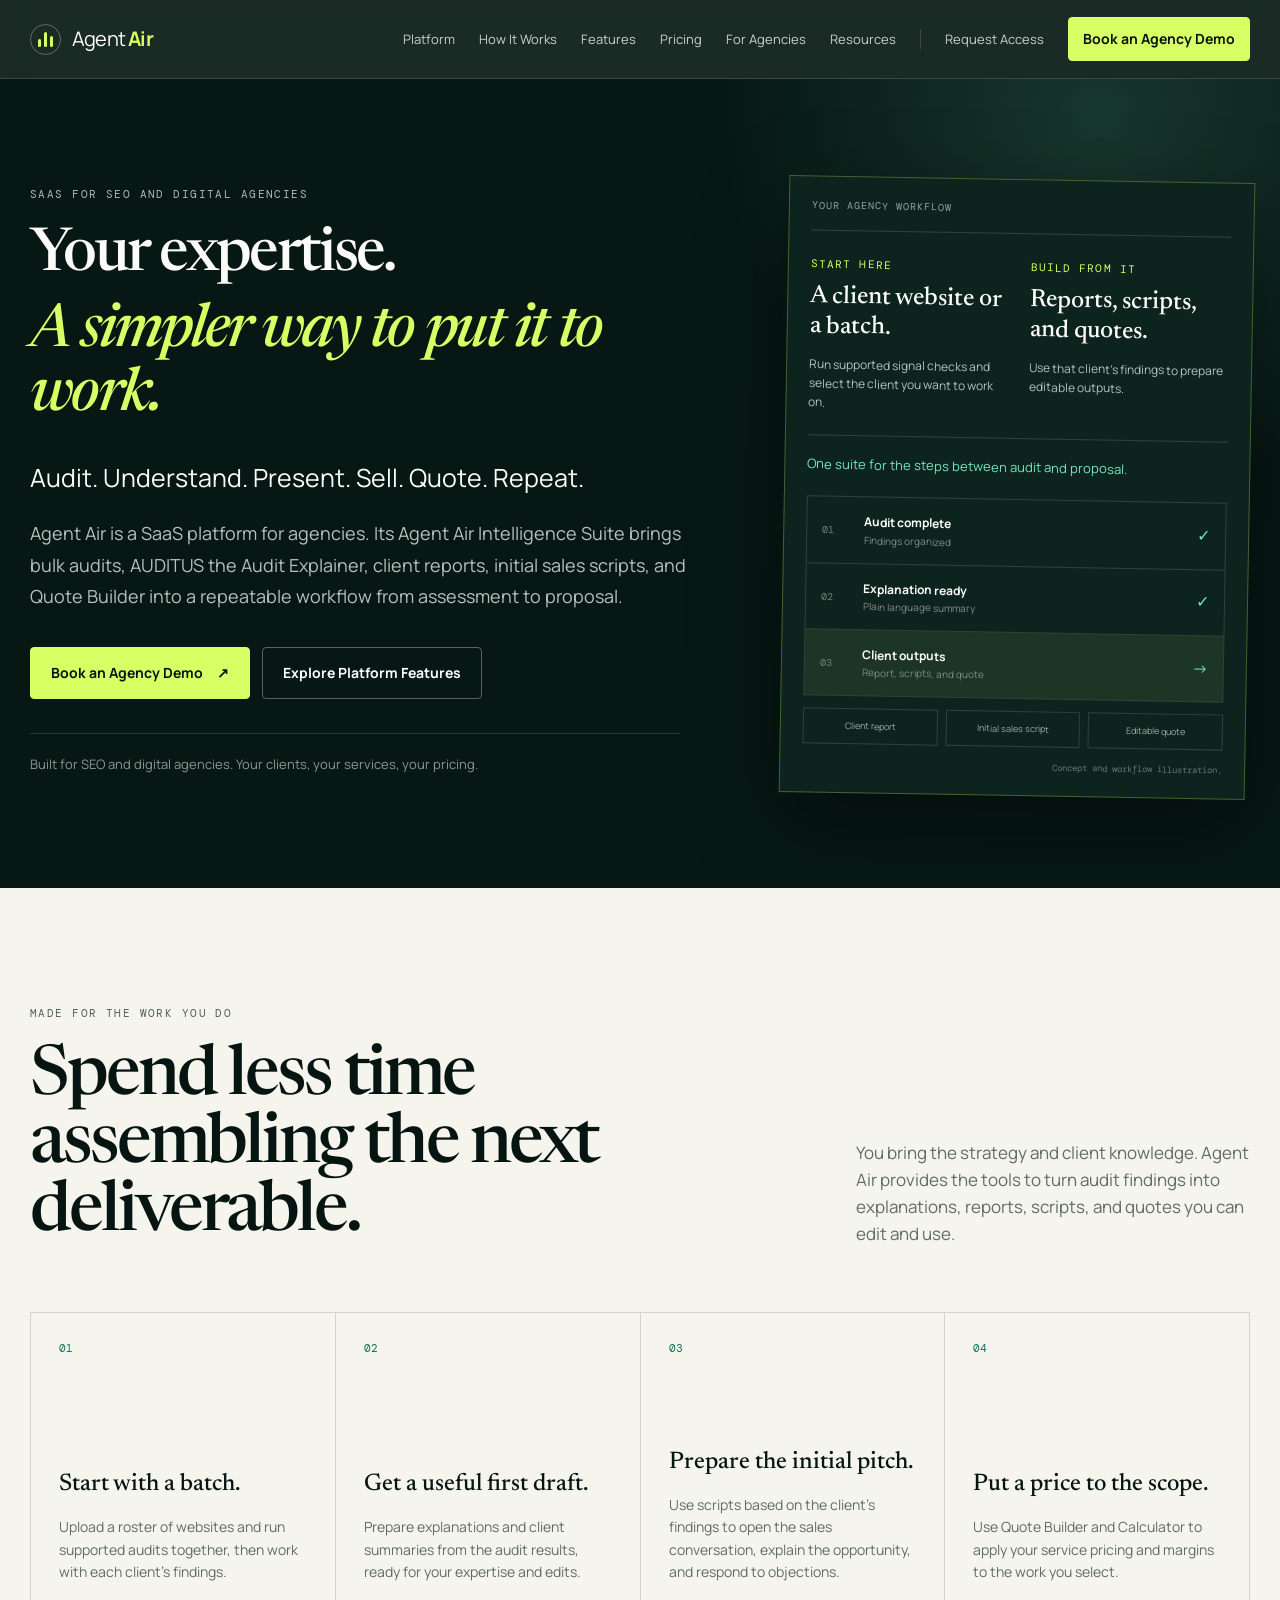
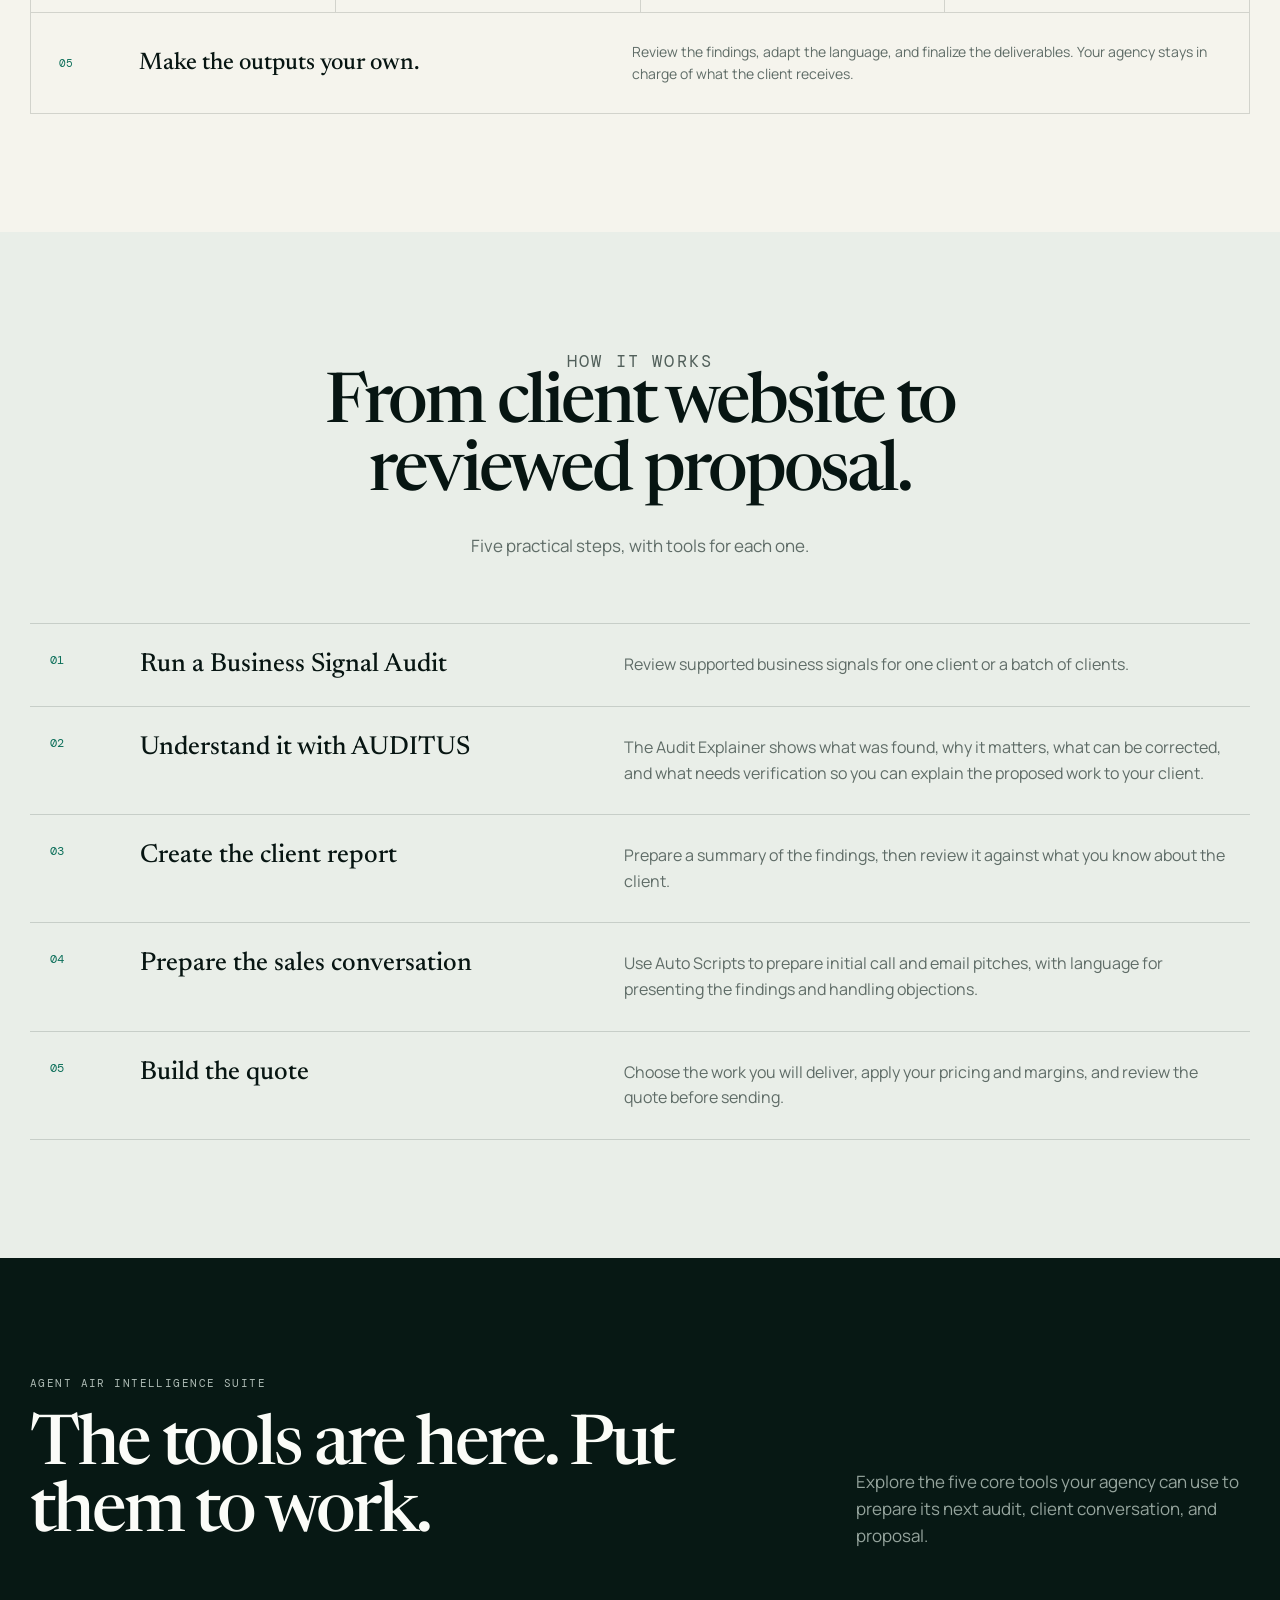
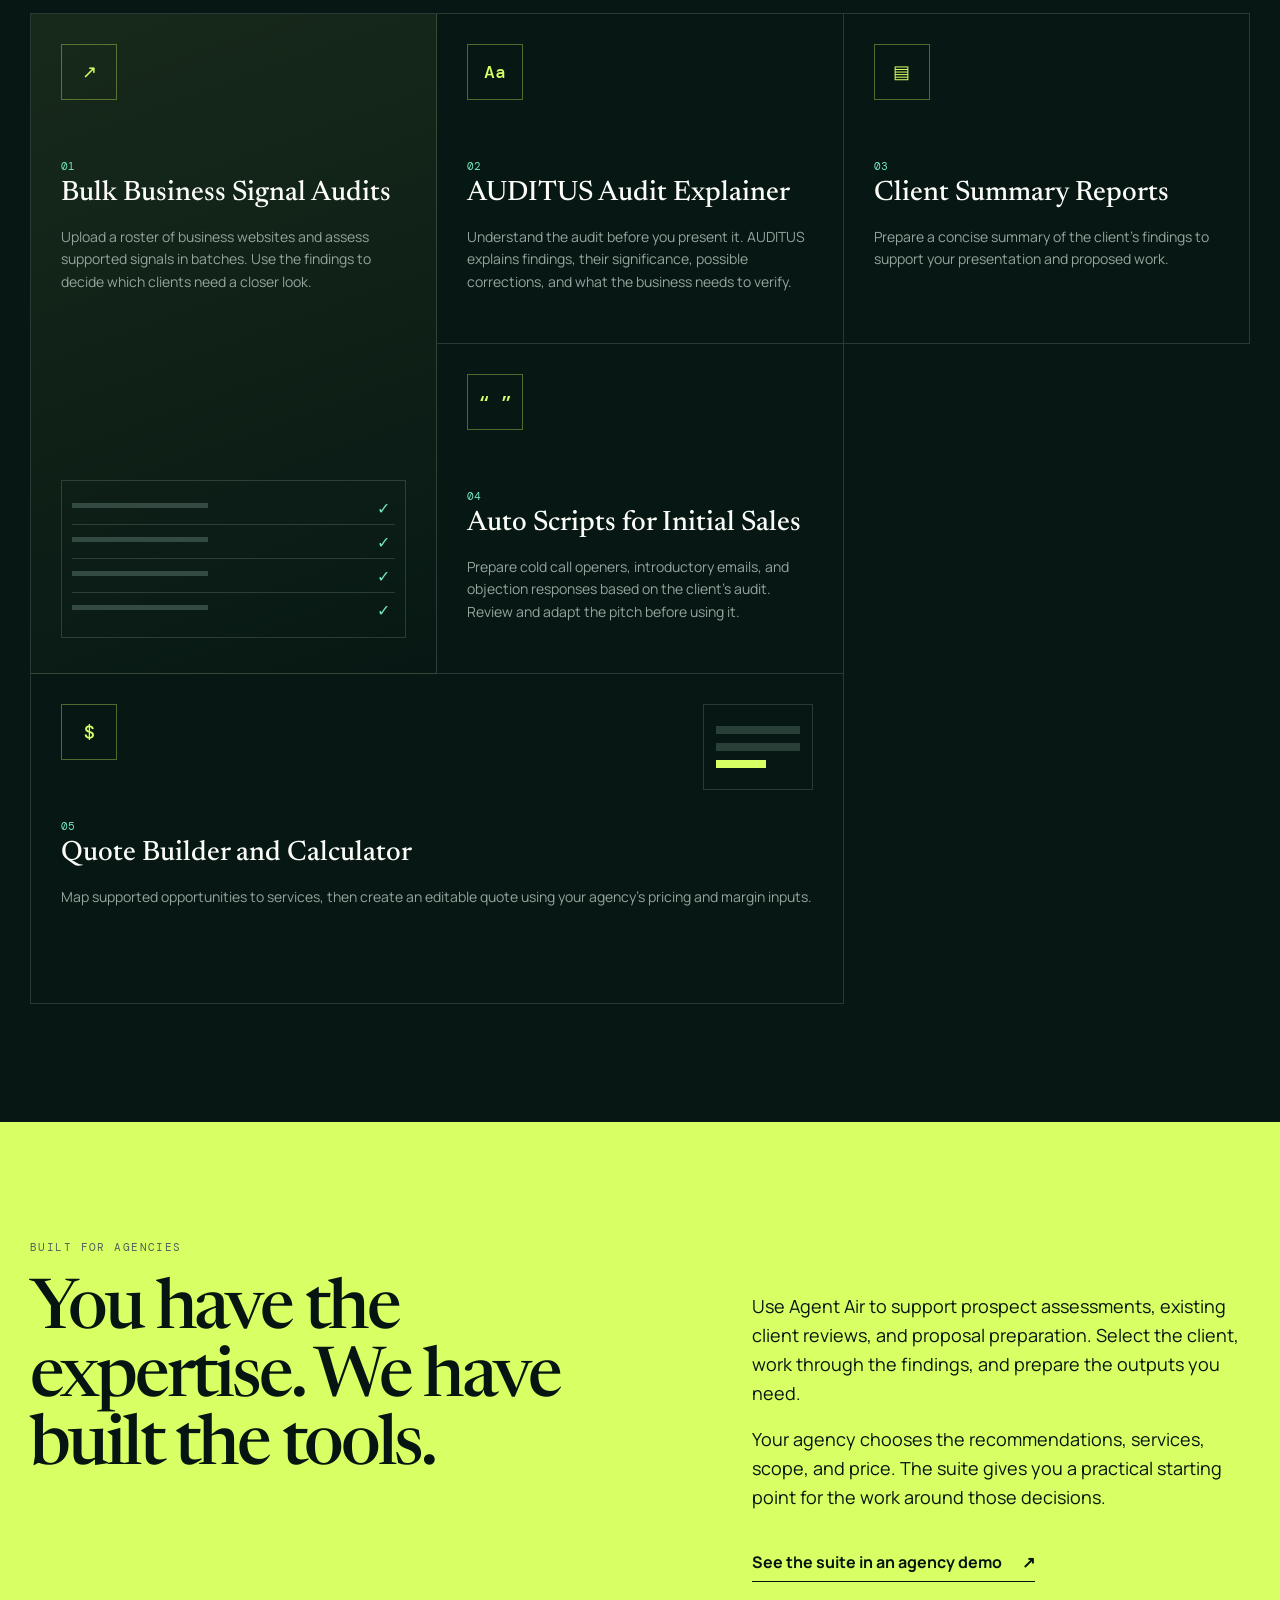
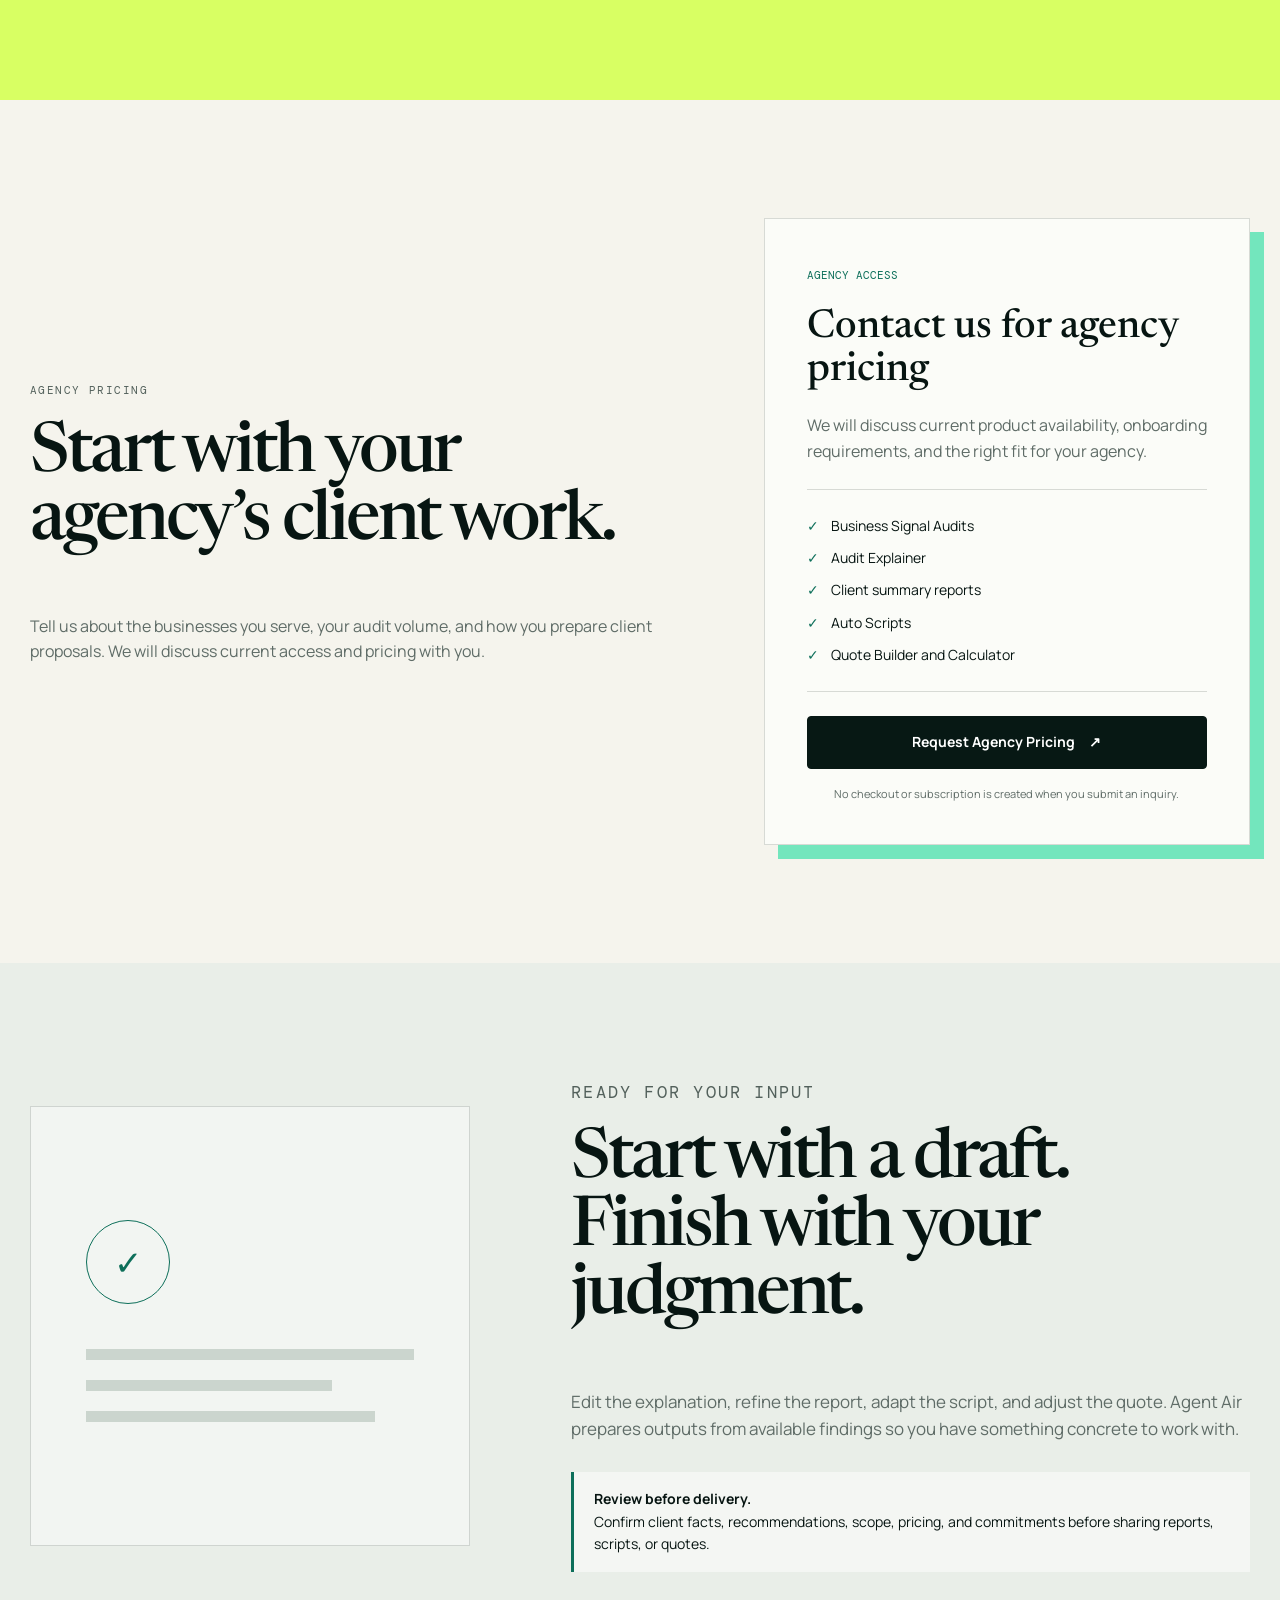
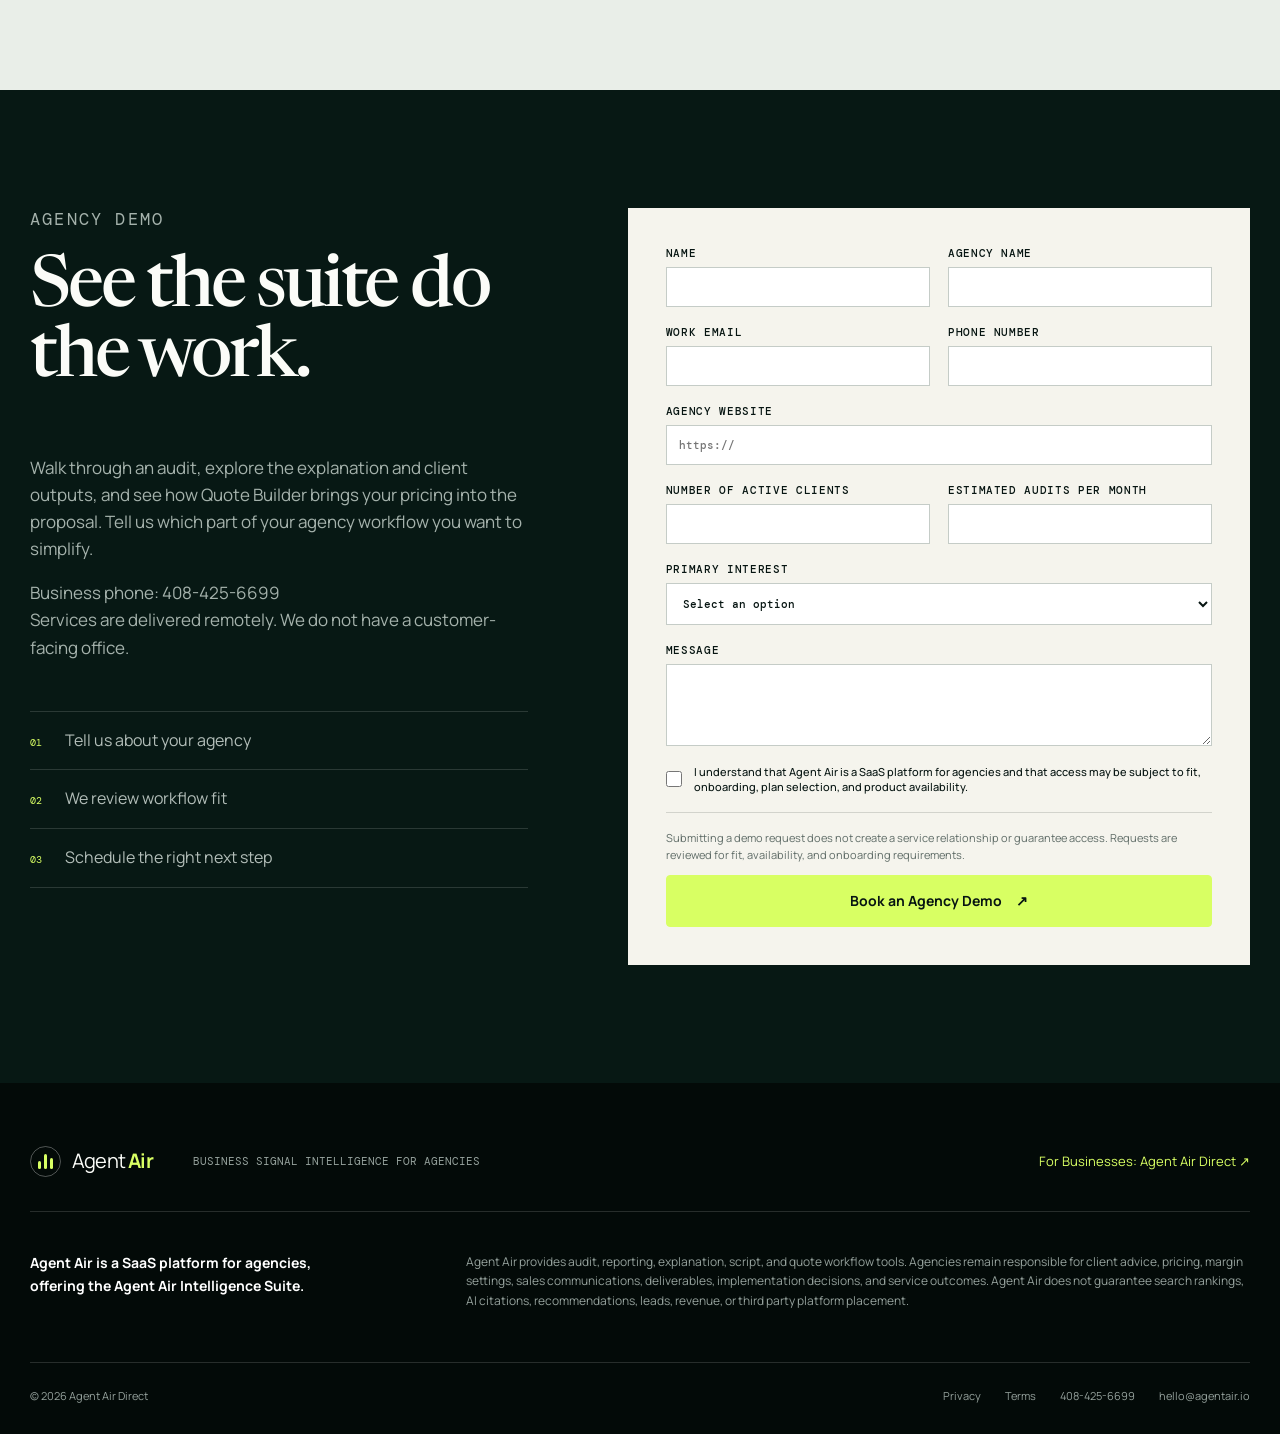
==== commit 70a295ee: "Add public business phone and remote service clarification" ====
--- a/index.html
+++ b/index.html
@@ -37,7 +37,8 @@
       "@id": "https://agentairdirect.com/#organization",
       "name": "Agent Air Direct",
       "url": "https://agentairdirect.com/",
-      "email": "hello@agentair.io"
+      "email": "hello@agentair.io",
+      "telephone": "+1-408-425-6699"
     },
     {
       "@type": "WebSite",
@@ -181,7 +182,7 @@
     </div></section>
 
     <section id="agency-demo" class="demo section-dark"><div class="shell demo-grid">
-      <div class="demo-copy"><p class="eyebrow"><span></span> Agency demo</p><h2>See the suite do the work.</h2><p>Walk through an audit, explore the explanation and client outputs, and see how Quote Builder brings your pricing into the proposal. Tell us which part of your agency workflow you want to simplify.</p><div class="demo-points"><span><b>01</b> Tell us about your agency</span><span><b>02</b> We review workflow fit</span><span><b>03</b> Schedule the right next step</span></div></div>
+      <div class="demo-copy"><p class="eyebrow"><span></span> Agency demo</p><h2>See the suite do the work.</h2><p>Walk through an audit, explore the explanation and client outputs, and see how Quote Builder brings your pricing into the proposal. Tell us which part of your agency workflow you want to simplify.</p><p>Business phone: <a href="tel:+14084256699">408-425-6699</a><br>Services are delivered remotely. We do not have a customer-facing office.</p><div class="demo-points"><span><b>01</b> Tell us about your agency</span><span><b>02</b> We review workflow fit</span><span><b>03</b> Schedule the right next step</span></div></div>
       <form id="agency-inquiry-form" class="inquiry-form" action="https://formsubmit.co/hello@agentair.io" method="POST">
         <input type="hidden" name="_subject" value="New Agent Air agency demo request"><input type="hidden" name="_template" value="table"><input type="hidden" name="_captcha" value="true"><input type="hidden" name="inquiry_source" value="agentair.io agency website"><input class="honeypot" type="text" name="_honey" tabindex="-1" autocomplete="off" hidden aria-hidden="true" aria-label="Leave this field empty">
         <div class="form-row"><label>Name <input type="text" name="name" autocomplete="name" required></label><label>Agency name <input type="text" name="agency_name" autocomplete="organization" required></label></div>
@@ -200,7 +201,7 @@
   <footer class="site-footer"><div class="shell">
     <div class="footer-top"><a class="brand" href="#top"><span class="brand-mark" aria-hidden="true"><i></i><i></i><i></i></span><span>Agent <strong>Air</strong></span></a><p>Business Signal Intelligence for Agencies</p><a class="business-link" href="https://agentairdirect.com/">For Businesses: Agent Air Direct <span>↗</span></a></div>
     <div class="footer-main"><p><strong>Agent Air is a SaaS platform for agencies, offering the Agent Air Intelligence Suite.</strong></p><p>Agent Air provides audit, reporting, explanation, script, and quote workflow tools. Agencies remain responsible for client advice, pricing, margin settings, sales communications, deliverables, implementation decisions, and service outcomes. Agent Air does not guarantee search rankings, AI citations, recommendations, leads, revenue, or third party platform placement.</p></div>
-    <div class="footer-bottom"><span>© <span data-year>2026</span> Agent Air Direct</span><div><a href="https://agentairdirect.com/privacy.html">Privacy</a><a href="https://agentairdirect.com/terms.html">Terms</a><a href="mailto:hello@agentair.io">hello@agentair.io</a></div></div>
+    <div class="footer-bottom"><span>© <span data-year>2026</span> Agent Air Direct</span><div><a href="https://agentairdirect.com/privacy.html">Privacy</a><a href="https://agentairdirect.com/terms.html">Terms</a><a href="tel:+14084256699">408-425-6699</a><a href="mailto:hello@agentair.io">hello@agentair.io</a></div></div>
   </div></footer>
 </body>
 </html>
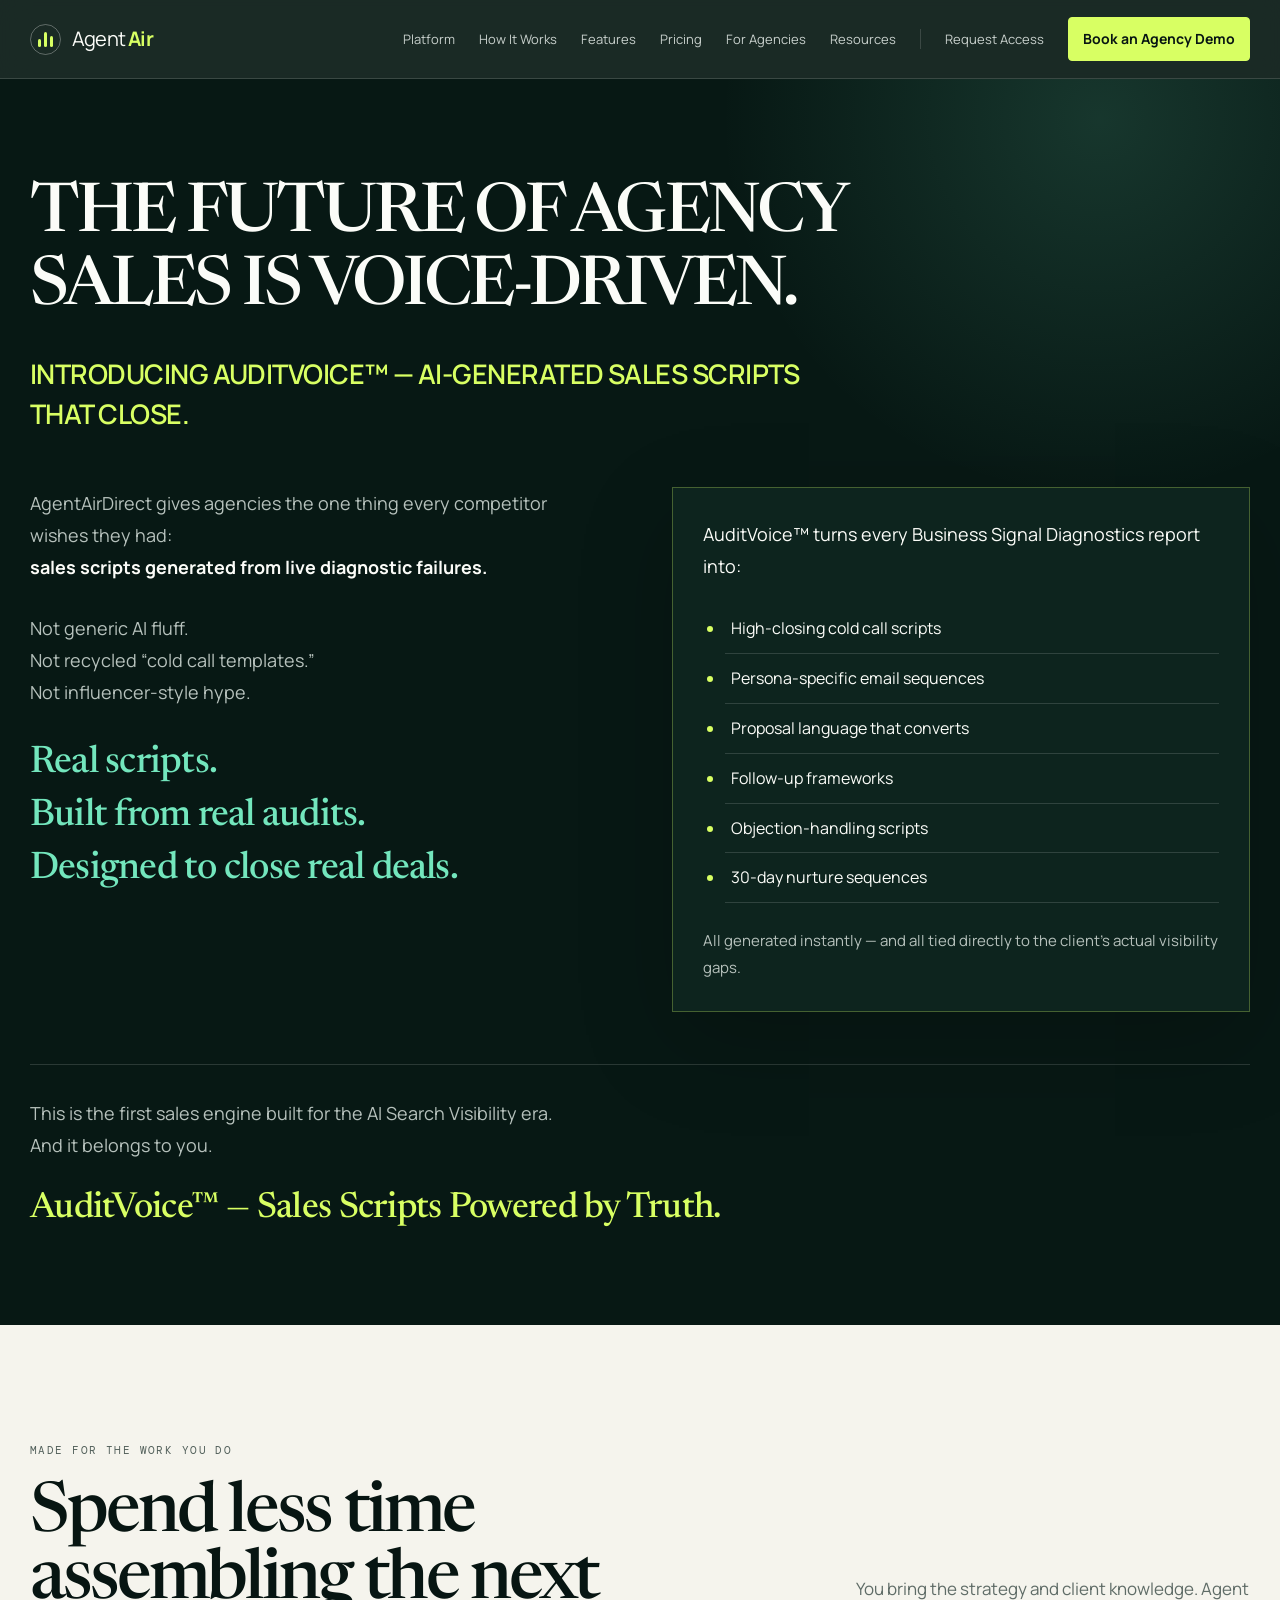
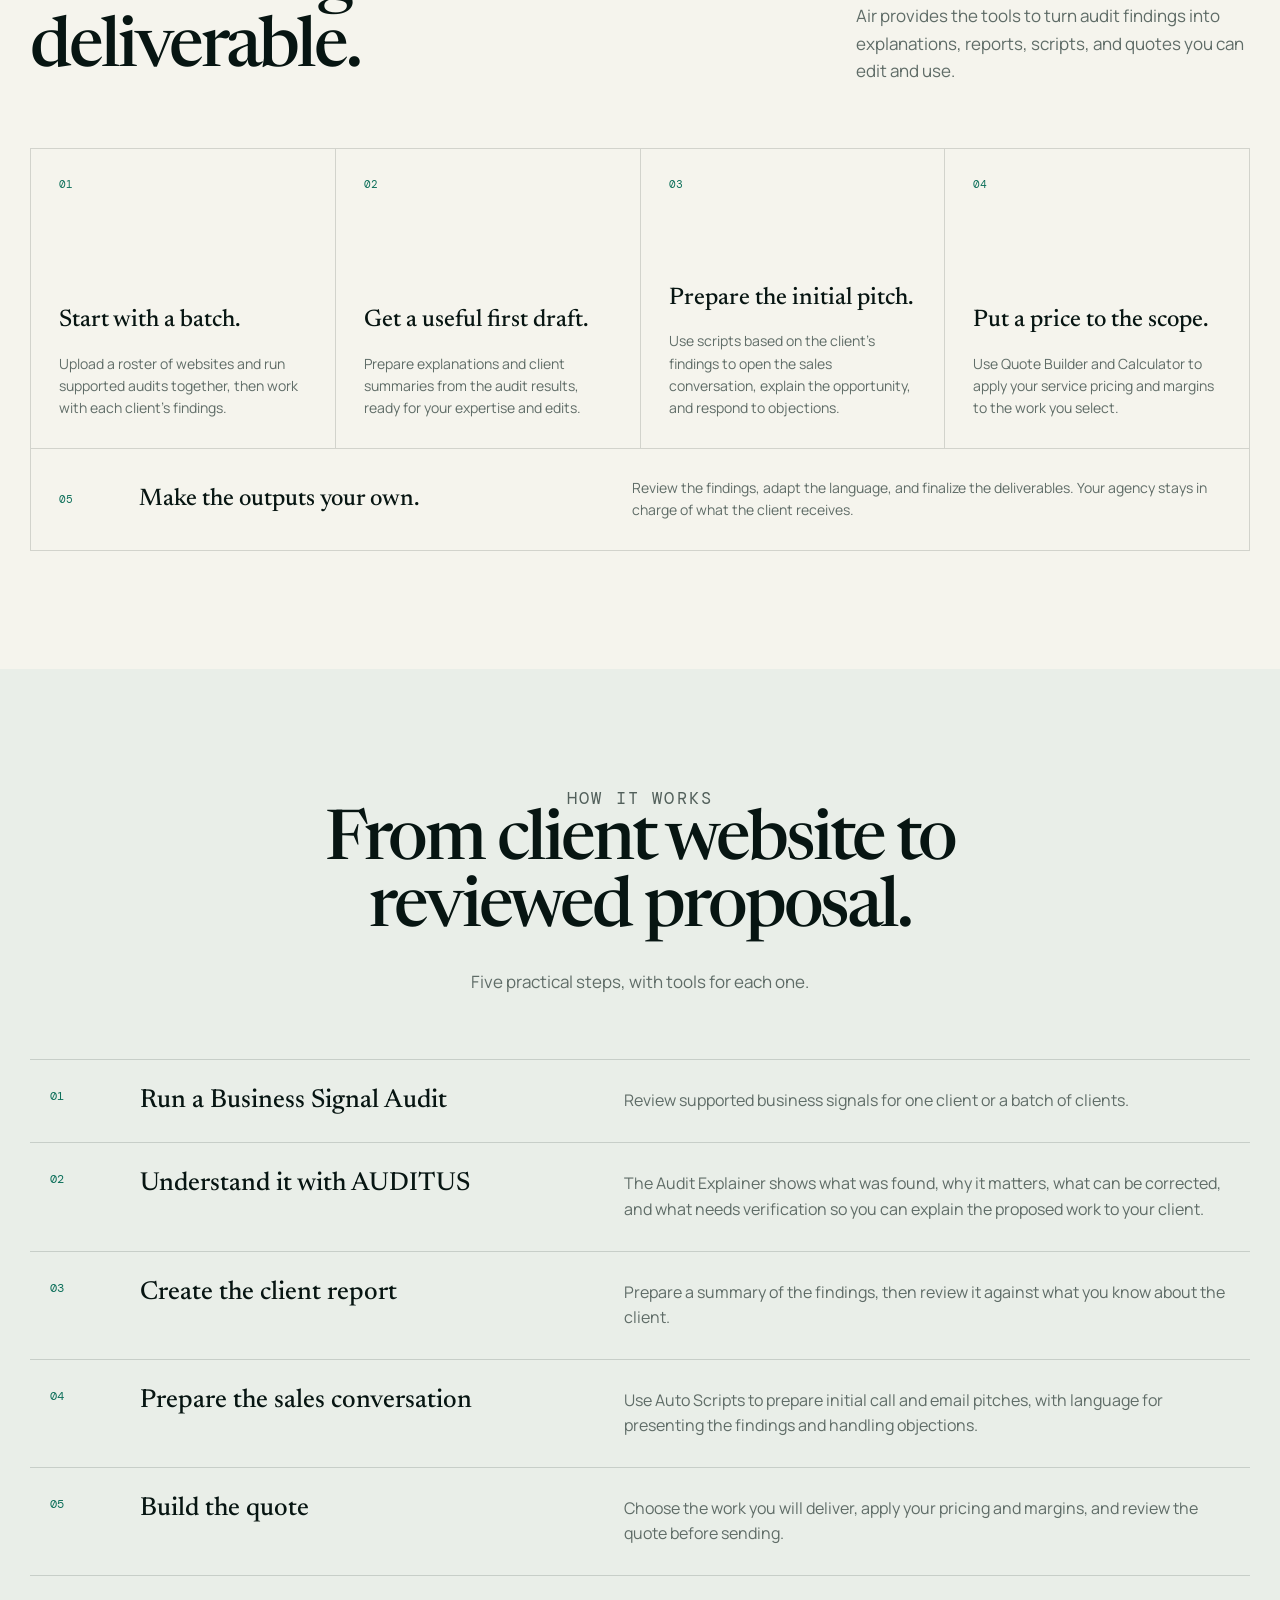
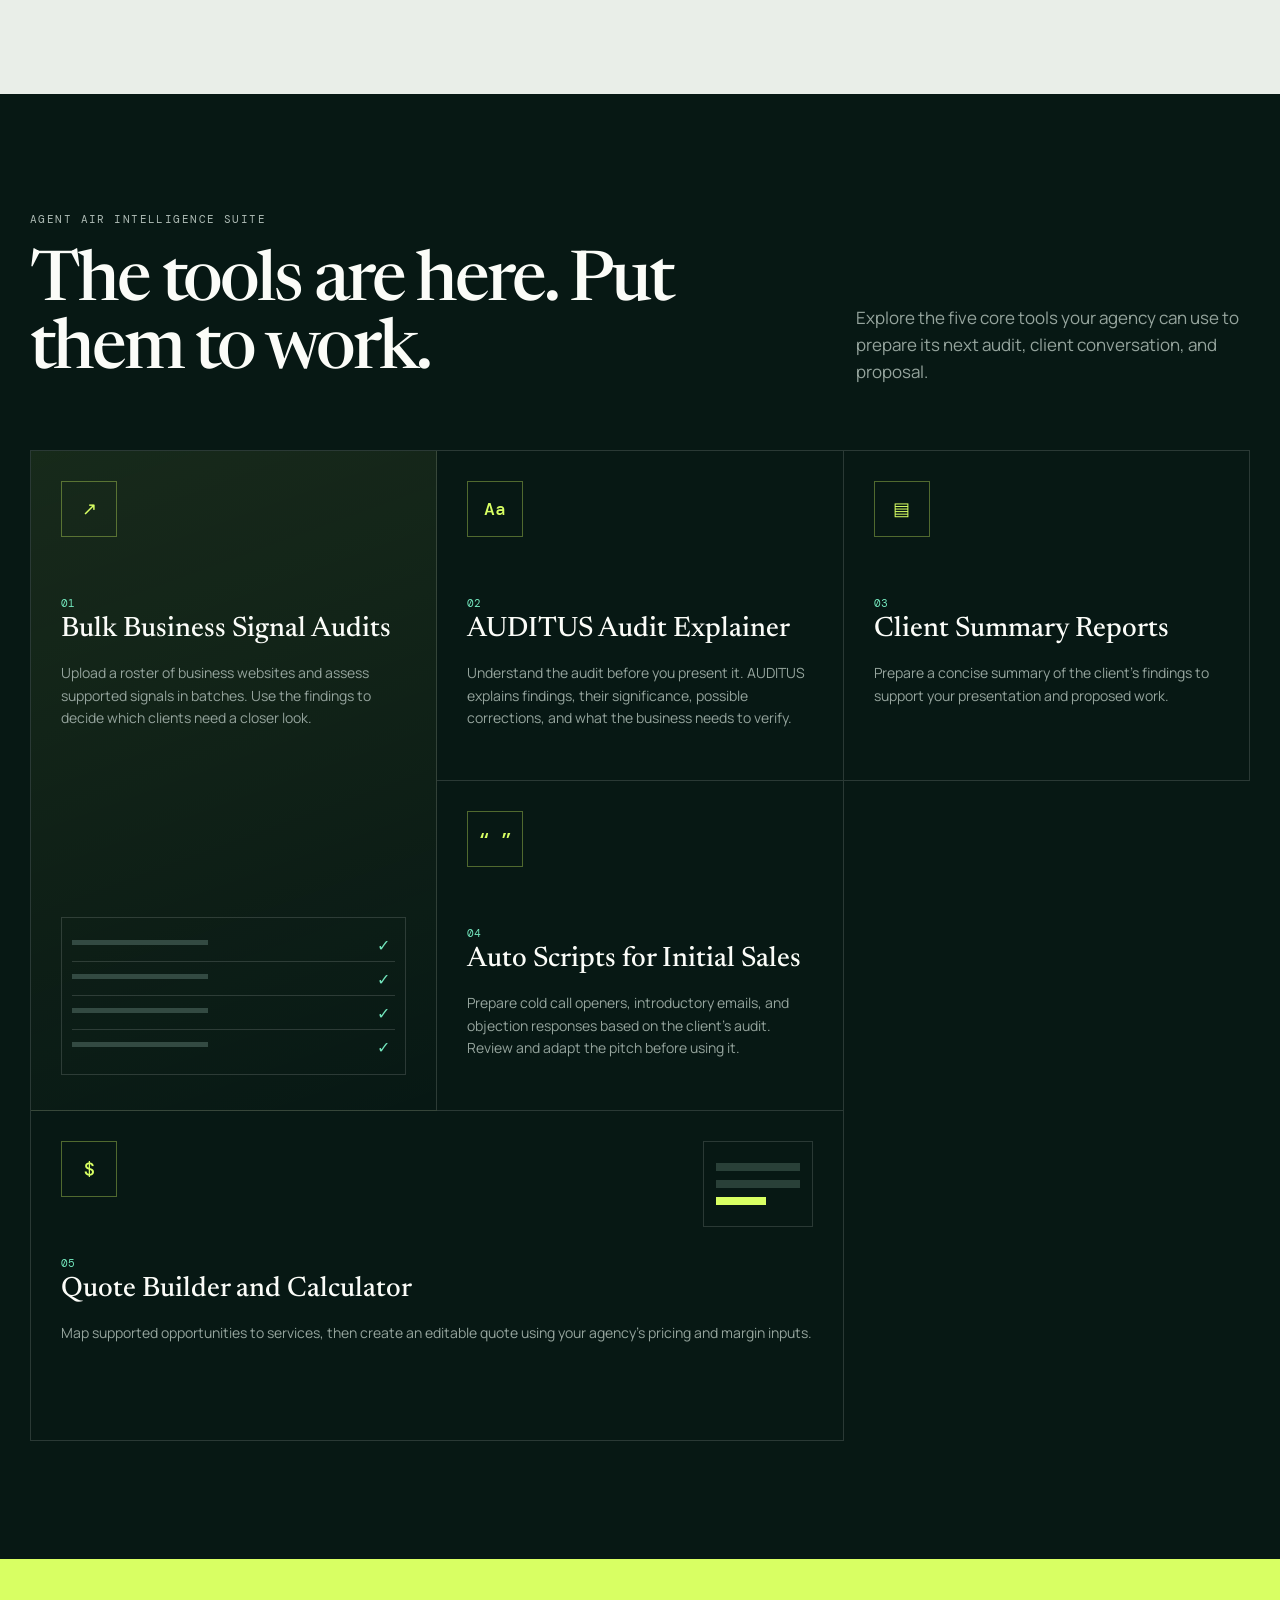
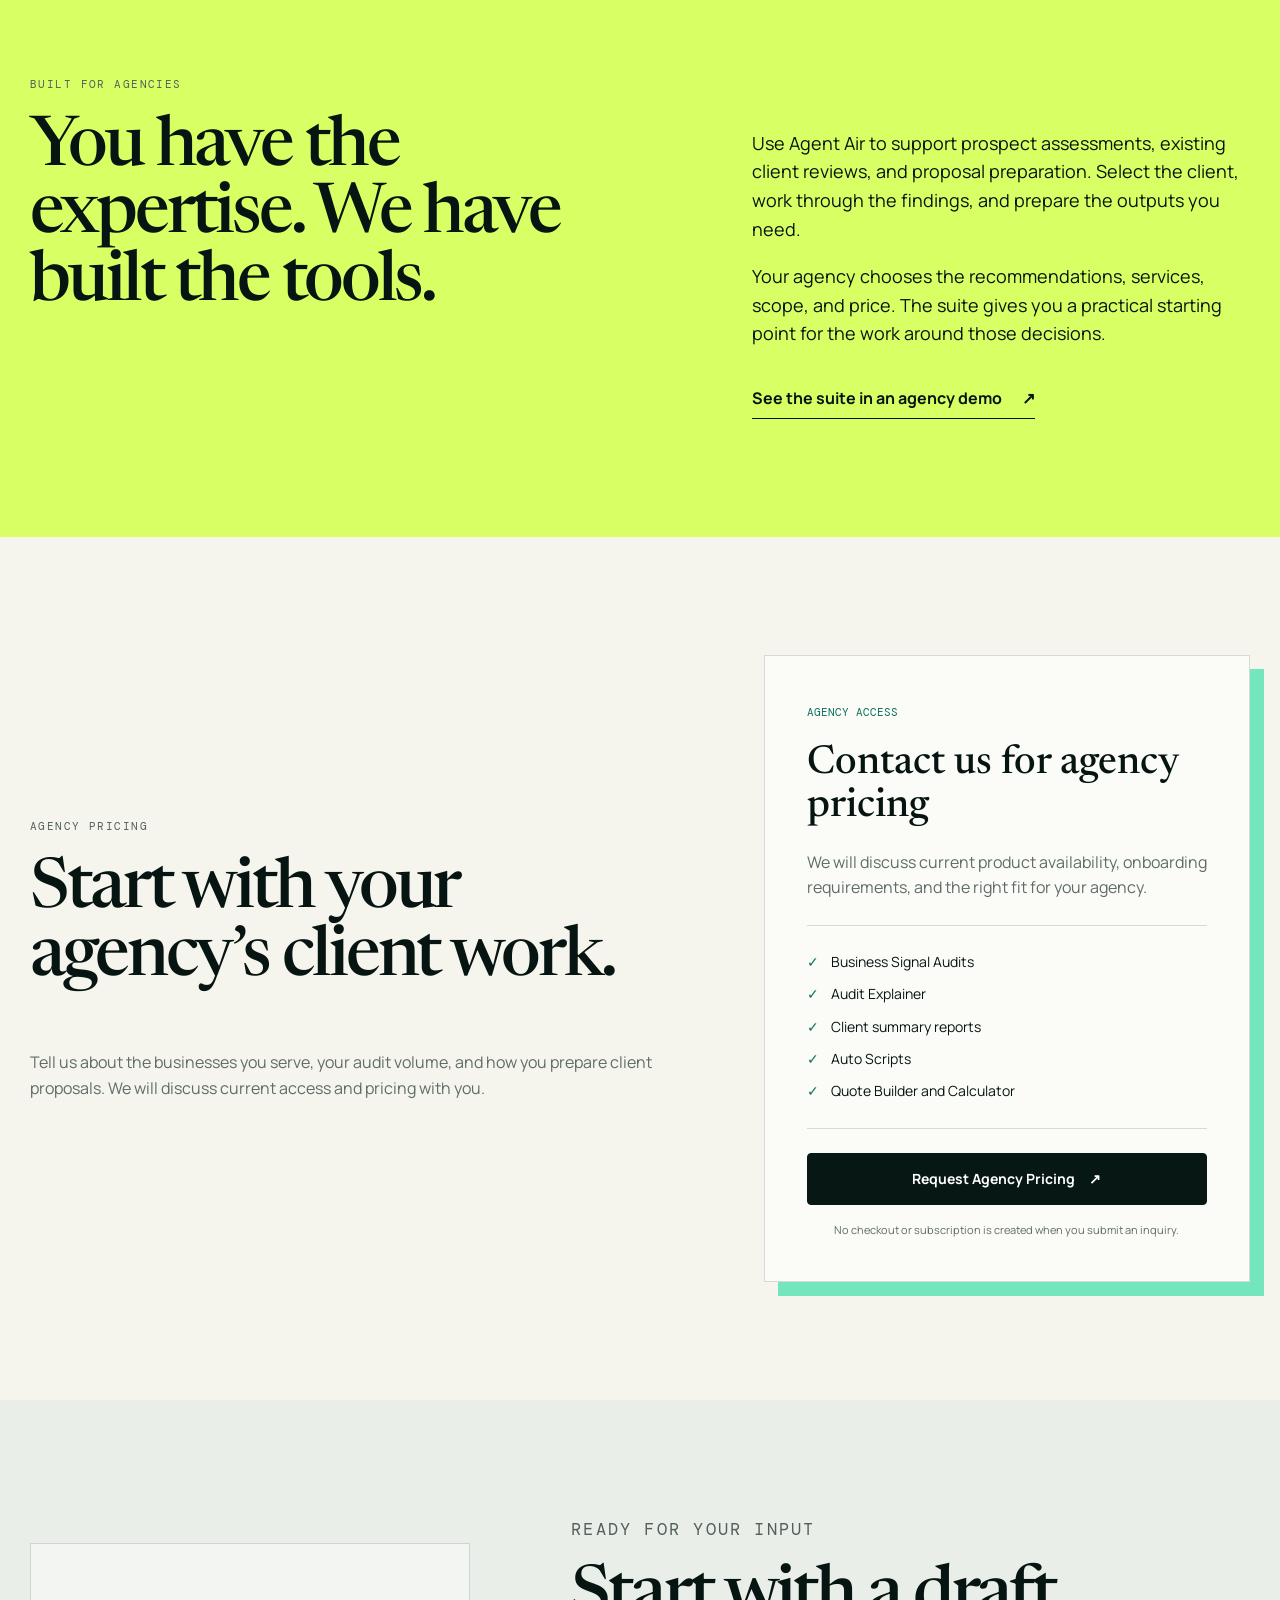
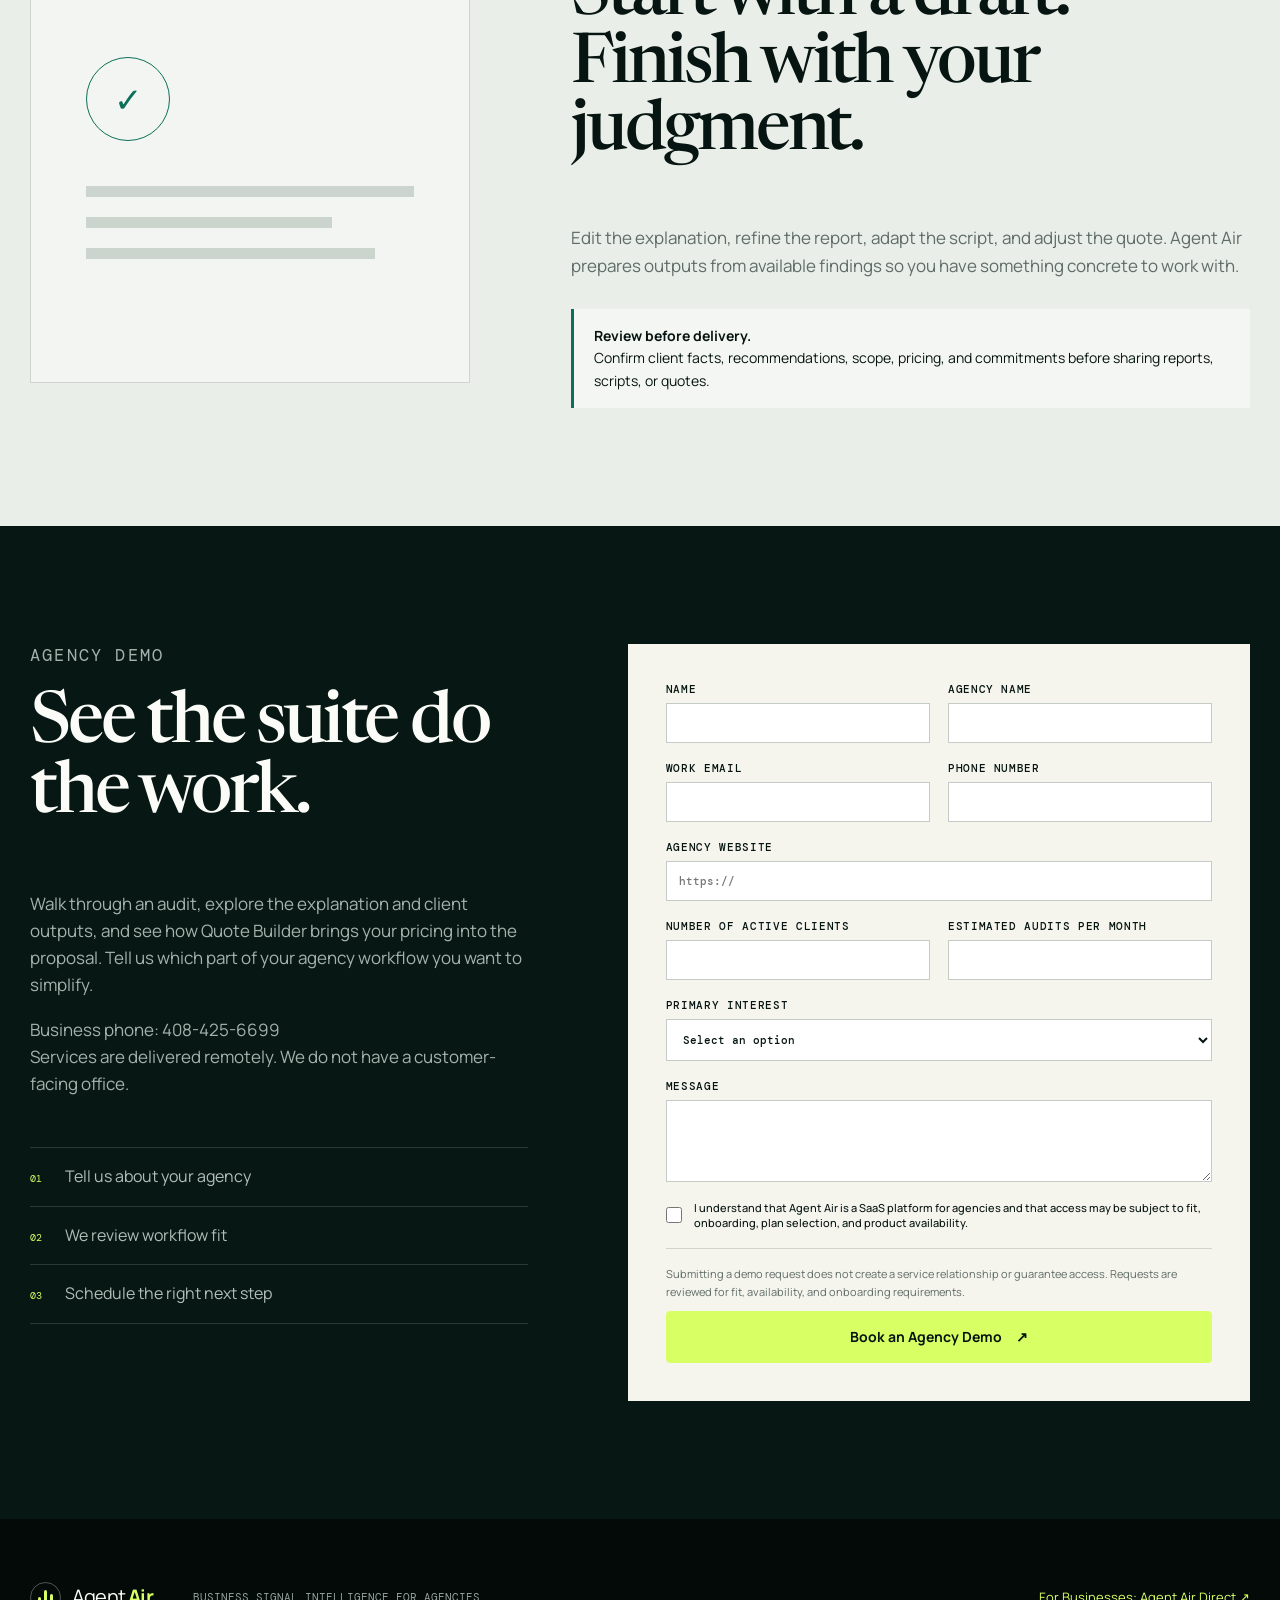
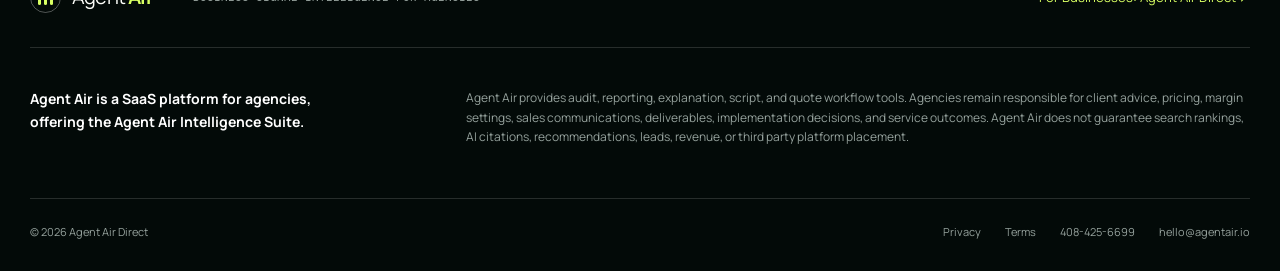
==== commit 7b486122: "feat: introduce AuditVoice homepage hero" ====
--- a/index.html
+++ b/index.html
@@ -107,28 +107,35 @@
   </header>
 
   <main id="main">
-    <section id="top" class="hero section-dark">
+    <section id="top" class="hero section-dark auditvoice-hero" aria-labelledby="auditvoice-title">
       <div class="hero-glow" aria-hidden="true"></div>
-      <div class="shell hero-grid">
-        <div class="hero-copy">
-          <p class="eyebrow"><span></span> SaaS for SEO and digital agencies</p>
-          <h1>Your expertise. <em>A simpler way to put it to work.</em></h1>
-          <p class="audience-line">Audit. Understand. Present. Sell. Quote. Repeat.</p>
-          <p class="hero-lede">Agent Air is a SaaS platform for agencies. Its Agent Air Intelligence Suite brings bulk audits, AUDITUS the Audit Explainer, client reports, initial sales scripts, and Quote Builder into a repeatable workflow from assessment to proposal.</p>
-          <div class="button-row"><a class="button" href="#agency-demo">Book an Agency Demo <span aria-hidden="true">↗</span></a><a class="button button-secondary" href="#features">Explore Platform Features</a></div>
-          <p class="trust-line">Built for SEO and digital agencies. Your clients, your services, your pricing.</p>
+      <div class="shell auditvoice-shell">
+        <div class="auditvoice-heading">
+          <h1 id="auditvoice-title">THE FUTURE OF AGENCY SALES IS VOICE-DRIVEN.</h1>
+          <h2 class="auditvoice-introduction">INTRODUCING AUDITVOICE™ — AI-GENERATED SALES SCRIPTS THAT CLOSE.</h2>
         </div>
-        <div class="signal-console" aria-label="Illustration of the Agent Air agency workflow">
-          <div class="console-top"><span>Your agency workflow</span></div>
-          <div class="audience-pair"><div><small>Start here</small><strong>A client website or a batch.</strong><p>Run supported signal checks and select the client you want to work on.</p></div><div><small>Build from it</small><strong>Reports, scripts, and quotes.</strong><p>Use that client’s findings to prepare editable outputs.</p></div></div>
-          <p class="console-bridge">One suite for the steps between audit and proposal.</p>
-          <div class="console-steps">
-            <div class="console-step"><b>01</b><span><strong>Audit complete</strong><small>Findings organized</small></span><i>✓</i></div>
-            <div class="console-step"><b>02</b><span><strong>Explanation ready</strong><small>Plain language summary</small></span><i>✓</i></div>
-            <div class="console-step active"><b>03</b><span><strong>Client outputs</strong><small>Report, scripts, and quote</small></span><i>→</i></div>
+        <div class="auditvoice-grid">
+          <div class="auditvoice-copy">
+            <p>AgentAirDirect gives agencies the one thing every competitor wishes they had:<br><strong>sales scripts generated from live diagnostic failures.</strong></p>
+            <p>Not generic AI fluff.<br>Not recycled “cold call templates.”<br>Not influencer-style hype.</p>
+            <p class="auditvoice-emphasis"><strong>Real scripts.<br>Built from real audits.<br>Designed to close real deals.</strong></p>
           </div>
-          <div class="console-outputs"><span>Client report</span><span>Initial sales script</span><span>Editable quote</span></div>
-          <p class="illustration-note">Concept and workflow illustration.</p>
+          <div class="auditvoice-deliverables">
+            <p id="auditvoice-deliverables-label">AuditVoice™ turns every Business Signal Diagnostics report into:</p>
+            <ul aria-labelledby="auditvoice-deliverables-label">
+              <li>High-closing cold call scripts</li>
+              <li>Persona-specific email sequences</li>
+              <li>Proposal language that converts</li>
+              <li>Follow-up frameworks</li>
+              <li>Objection-handling scripts</li>
+              <li>30-day nurture sequences</li>
+            </ul>
+            <p class="auditvoice-instant">All generated instantly — and all tied directly to the client’s actual visibility gaps.</p>
+          </div>
+        </div>
+        <div class="auditvoice-closing">
+          <p>This is the first sales engine built for the AI Search Visibility era.<br>And it belongs to you.</p>
+          <p class="auditvoice-tagline"><strong>AuditVoice™ — Sales Scripts Powered by Truth.</strong></p>
         </div>
       </div>
     </section>
--- a/styles.css
+++ b/styles.css
@@ -21,3 +21,26 @@
 @media(max-width:540px){.hero h1{font-size:44px}.audience-pair{gap:14px}.audience-pair strong{font-size:22px}.signal-console{transform:none}}
 .eyebrow>span{display:none}
 @media(prefers-reduced-motion:reduce){html{scroll-behavior:auto}.button{transition:none}}
+
+/* AuditVoice homepage hero */
+.auditvoice-shell{position:relative;z-index:1}
+.auditvoice-heading{max-width:1050px;margin-bottom:52px}
+.auditvoice-hero h1{max-width:23ch;font-size:clamp(38px,5.3vw,72px);line-height:1.08;margin-bottom:28px;overflow-wrap:break-word}
+.auditvoice-introduction{max-width:46ch;font:600 clamp(18px,2.2vw,27px)/1.5 var(--sans);letter-spacing:-.02em;color:var(--acid);margin:0}
+.auditvoice-grid{display:grid;grid-template-columns:1fr 1fr;gap:64px;align-items:start}
+.auditvoice-copy,.auditvoice-deliverables{min-width:0;font-size:18px;line-height:1.8;color:#b6c1bc}
+.auditvoice-copy p{margin-bottom:28px}
+.auditvoice-copy strong{color:var(--white)}
+.auditvoice-copy .auditvoice-emphasis{font:500 clamp(27px,3vw,38px)/1.4 var(--serif);letter-spacing:-.02em;margin-bottom:0}
+.auditvoice-emphasis strong{font-weight:500;color:var(--mint)}
+.auditvoice-deliverables{padding:30px;background:#0d241e;border:1px solid #d8ff6347;box-shadow:0 30px 90px #0003}
+.auditvoice-deliverables>p:first-child{color:var(--white);margin-bottom:22px}
+.auditvoice-deliverables ul{margin:0 0 24px;padding-left:22px}
+.auditvoice-deliverables li{padding:10px 0 10px 6px;border-bottom:1px solid var(--light-line);color:var(--white);font-size:16px}
+.auditvoice-deliverables li::marker{color:var(--acid)}
+.auditvoice-instant{font-size:15px;margin:0}
+.auditvoice-closing{margin-top:52px;padding-top:32px;border-top:1px solid var(--light-line);font-size:18px;line-height:1.8;color:#b6c1bc}
+.auditvoice-tagline{font:500 clamp(25px,3vw,36px)/1.3 var(--serif);letter-spacing:-.02em;color:var(--acid);margin:24px 0 0}
+.auditvoice-tagline strong{font-weight:500}
+@media(max-width:820px){.auditvoice-grid{grid-template-columns:1fr;gap:32px}.auditvoice-heading{margin-bottom:32px}.auditvoice-closing{margin-top:36px}}
+@media(max-width:540px){.auditvoice-hero{padding:52px 0}.auditvoice-copy,.auditvoice-deliverables,.auditvoice-closing{font-size:16px}.auditvoice-deliverables{padding:24px 20px}}
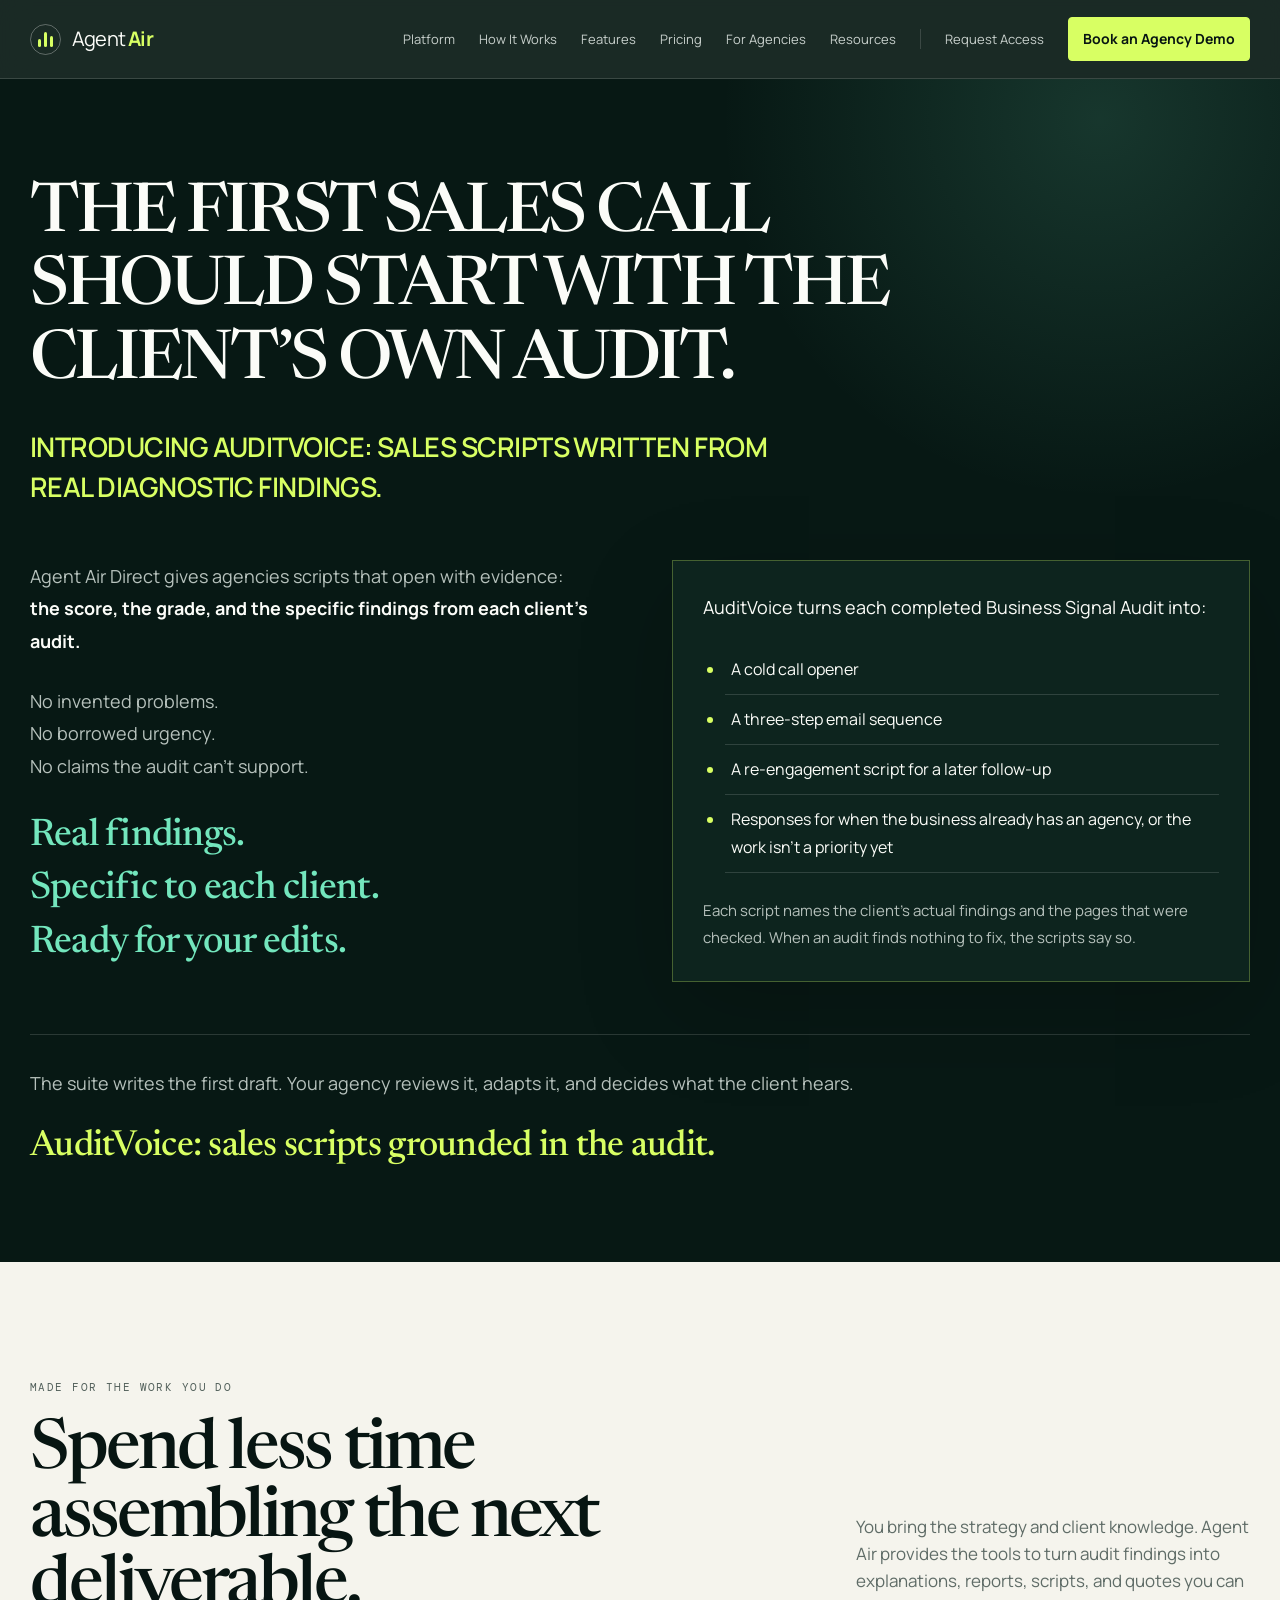
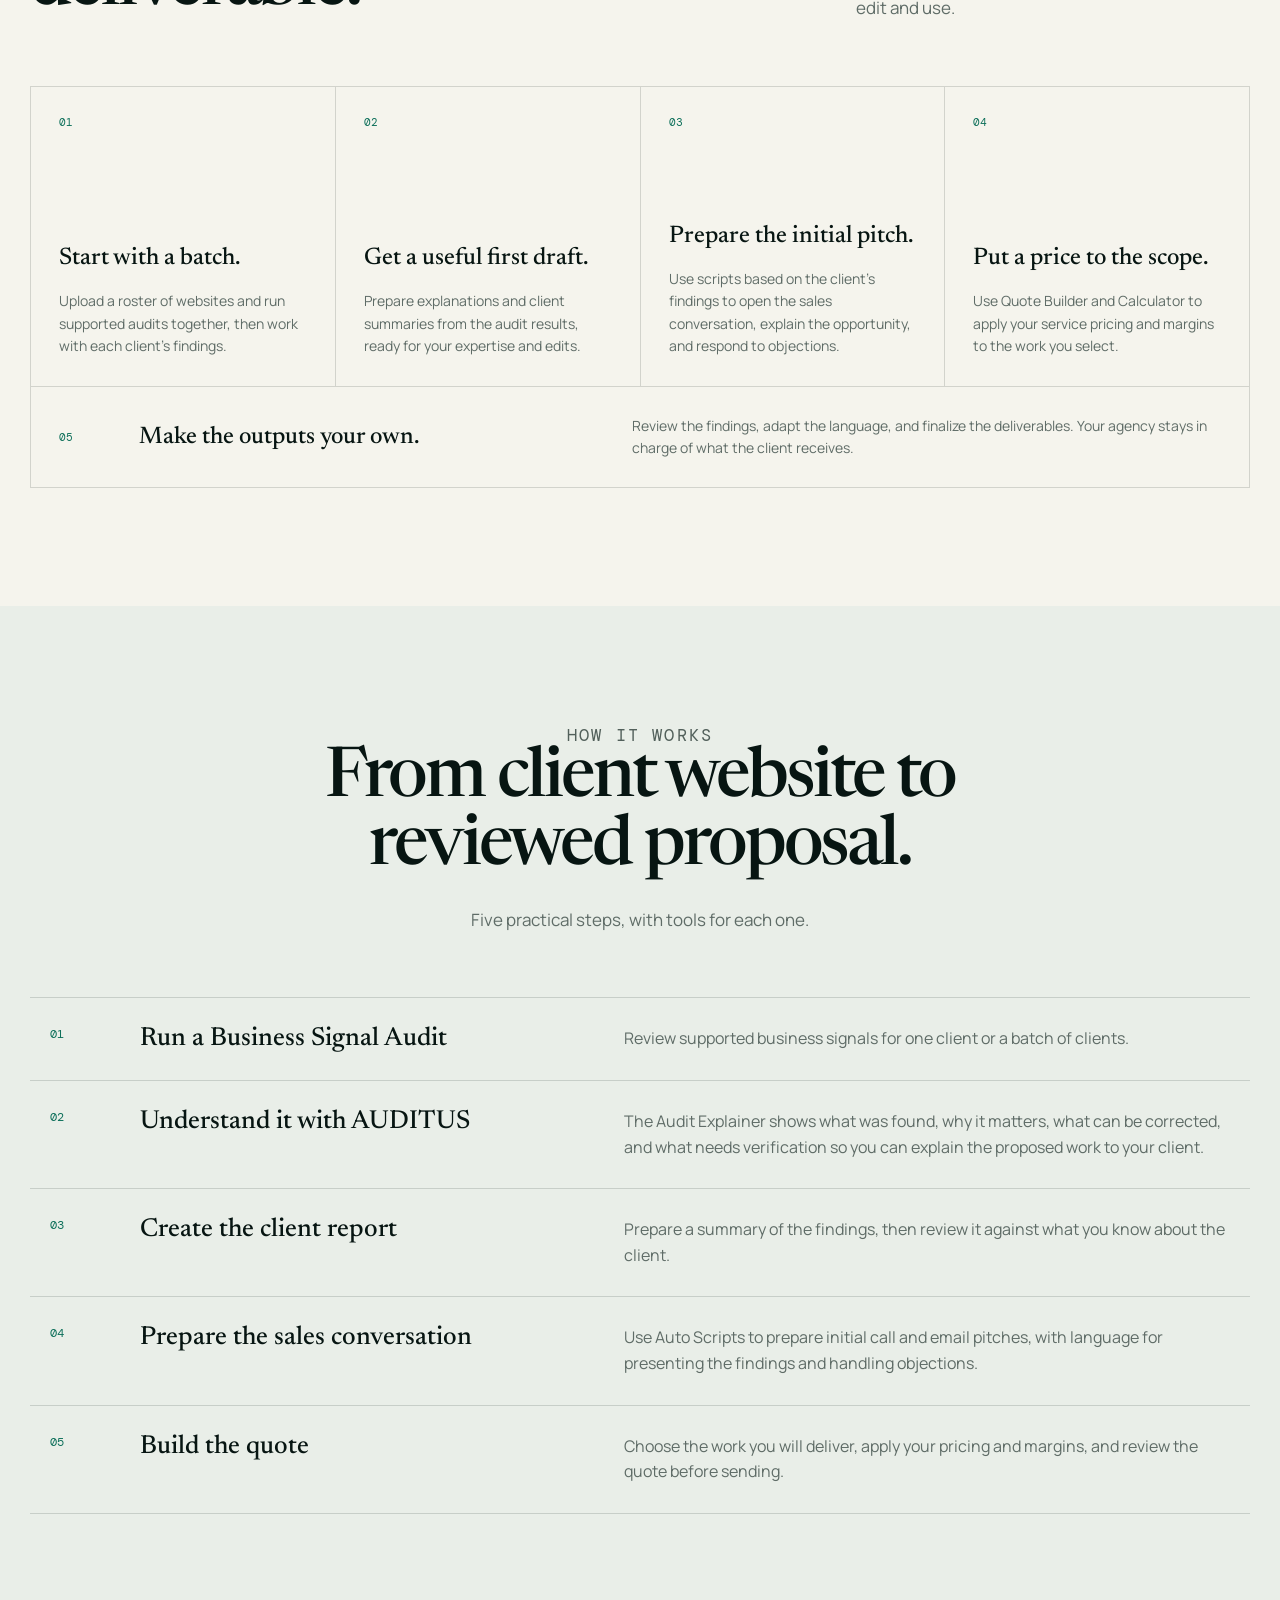
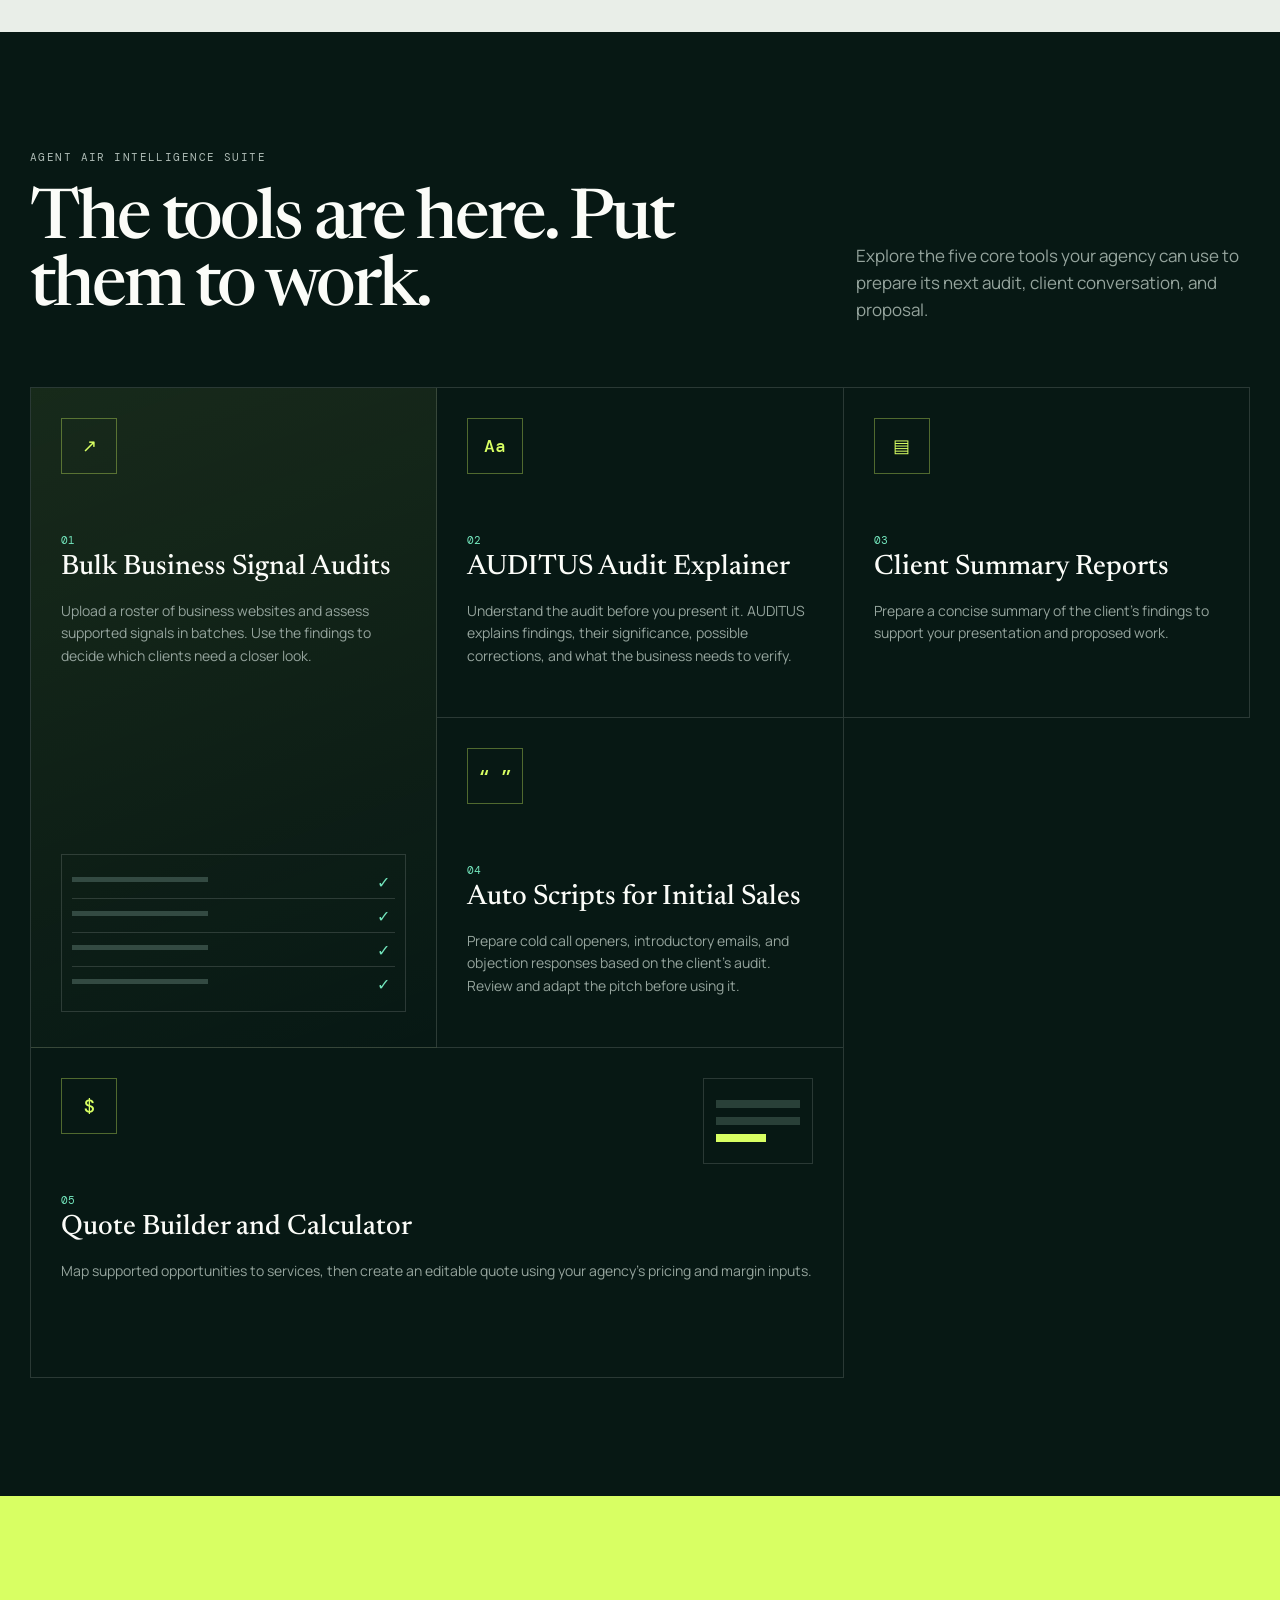
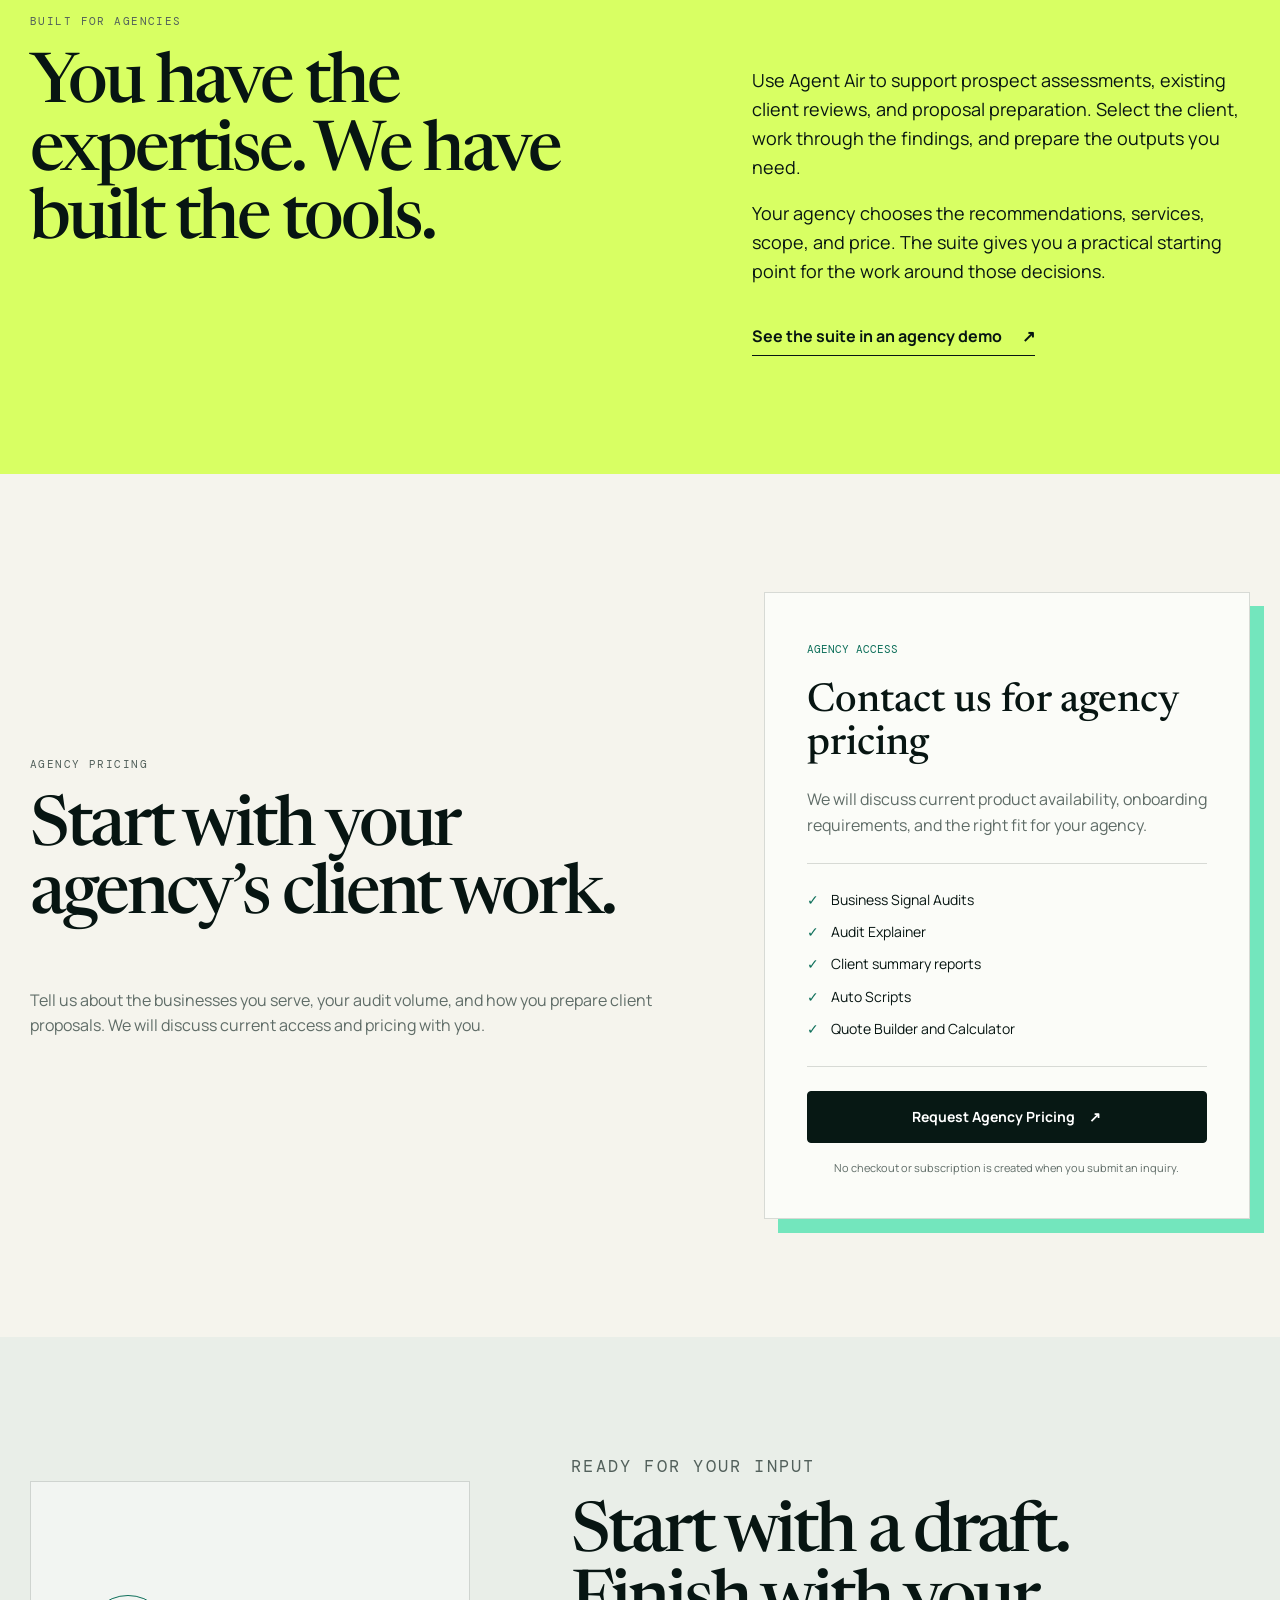
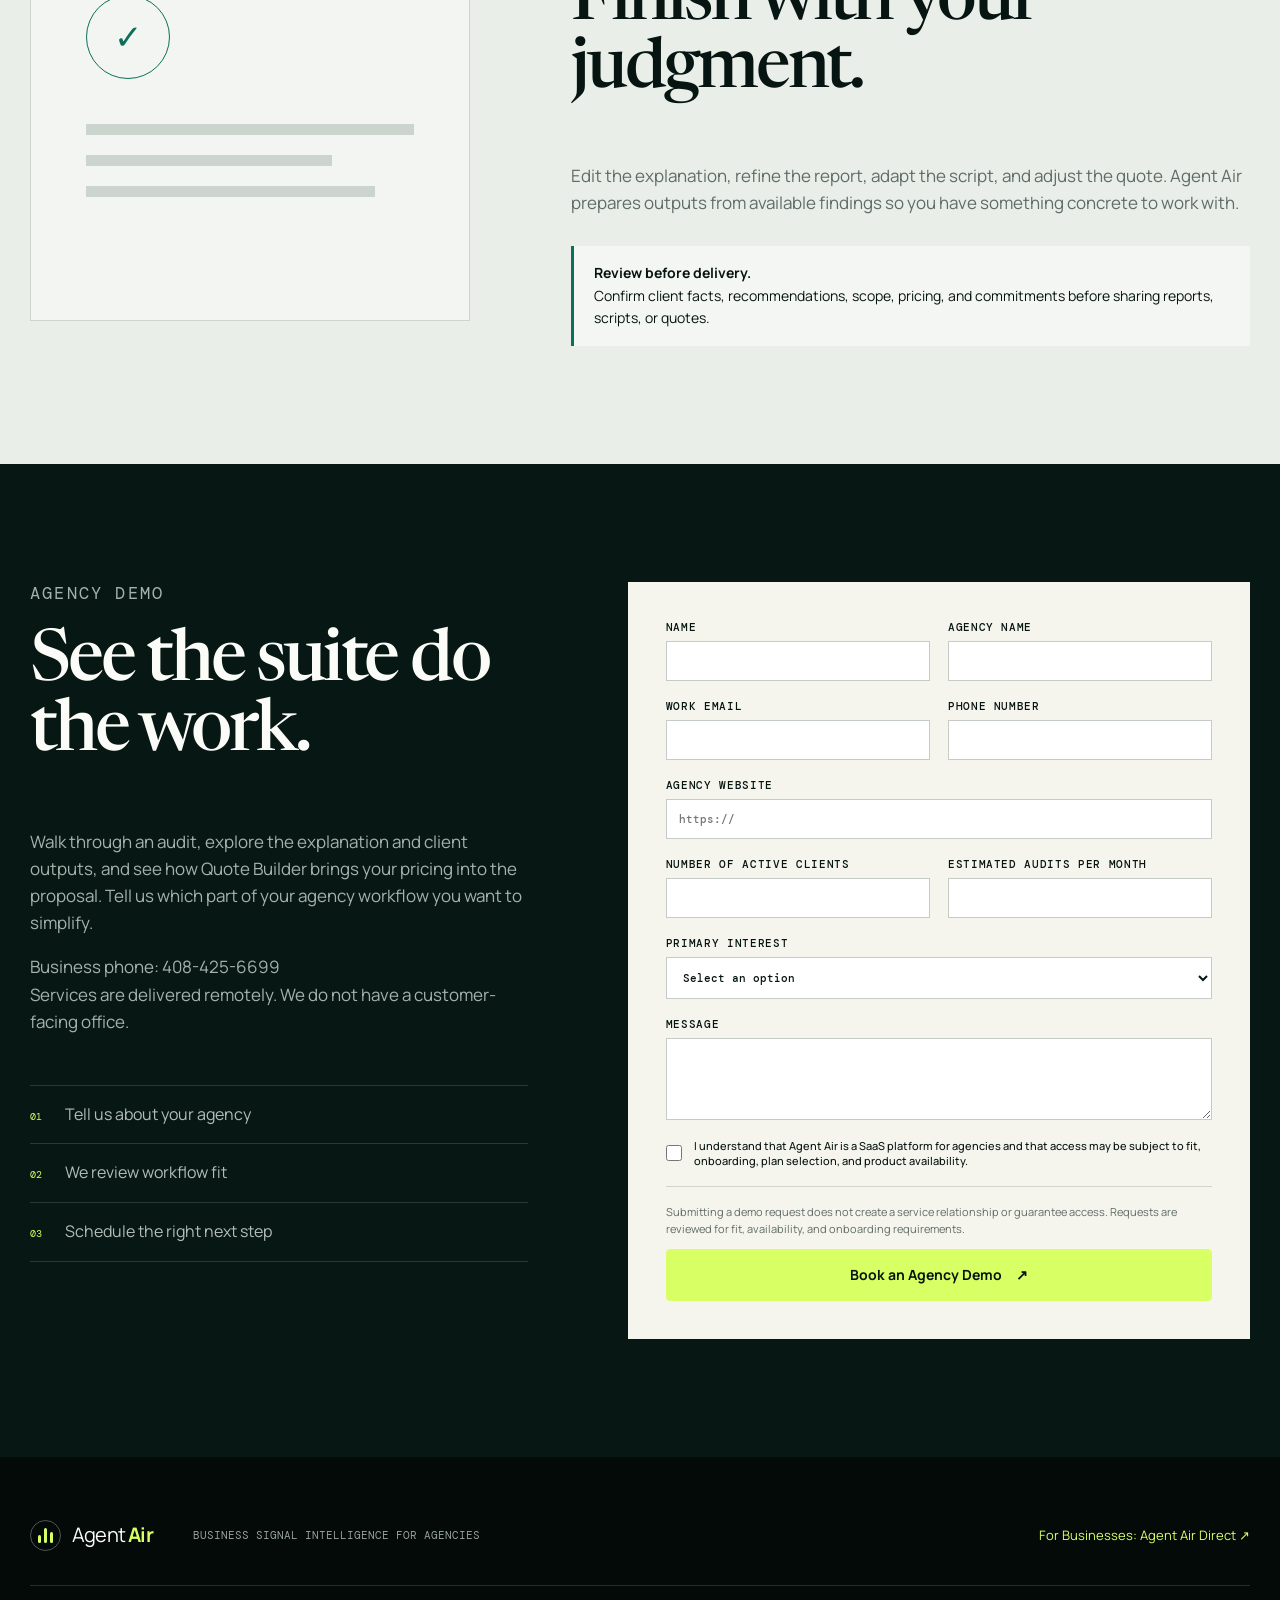
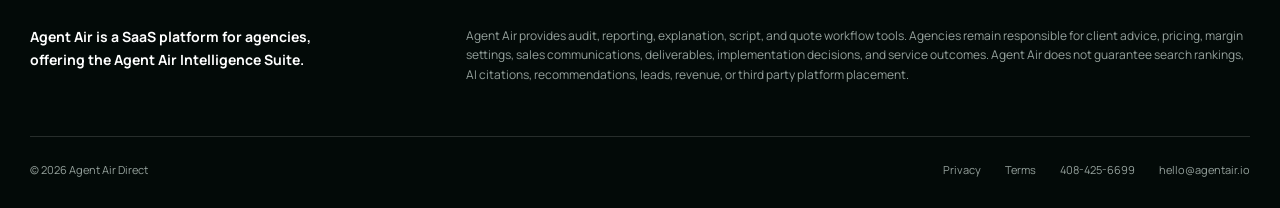
==== commit c6c0a1d8: "Rewrite AuditVoice hero to match what the suite delivers Lists the four outputs AuditVoice actually " ====
--- a/index.html
+++ b/index.html
@@ -111,31 +111,29 @@
       <div class="hero-glow" aria-hidden="true"></div>
       <div class="shell auditvoice-shell">
         <div class="auditvoice-heading">
-          <h1 id="auditvoice-title">THE FUTURE OF AGENCY SALES IS VOICE-DRIVEN.</h1>
-          <h2 class="auditvoice-introduction">INTRODUCING AUDITVOICE™ — AI-GENERATED SALES SCRIPTS THAT CLOSE.</h2>
+          <h1 id="auditvoice-title">THE FIRST SALES CALL SHOULD START WITH THE CLIENT’S OWN AUDIT.</h1>
+          <h2 class="auditvoice-introduction">INTRODUCING AUDITVOICE: SALES SCRIPTS WRITTEN FROM REAL DIAGNOSTIC FINDINGS.</h2>
         </div>
         <div class="auditvoice-grid">
           <div class="auditvoice-copy">
-            <p>AgentAirDirect gives agencies the one thing every competitor wishes they had:<br><strong>sales scripts generated from live diagnostic failures.</strong></p>
-            <p>Not generic AI fluff.<br>Not recycled “cold call templates.”<br>Not influencer-style hype.</p>
-            <p class="auditvoice-emphasis"><strong>Real scripts.<br>Built from real audits.<br>Designed to close real deals.</strong></p>
+            <p>Agent Air Direct gives agencies scripts that open with evidence:<br><strong>the score, the grade, and the specific findings from each client’s audit.</strong></p>
+            <p>No invented problems.<br>No borrowed urgency.<br>No claims the audit can’t support.</p>
+            <p class="auditvoice-emphasis"><strong>Real findings.<br>Specific to each client.<br>Ready for your edits.</strong></p>
           </div>
           <div class="auditvoice-deliverables">
-            <p id="auditvoice-deliverables-label">AuditVoice™ turns every Business Signal Diagnostics report into:</p>
+            <p id="auditvoice-deliverables-label">AuditVoice turns each completed Business Signal Audit into:</p>
             <ul aria-labelledby="auditvoice-deliverables-label">
-              <li>High-closing cold call scripts</li>
-              <li>Persona-specific email sequences</li>
-              <li>Proposal language that converts</li>
-              <li>Follow-up frameworks</li>
-              <li>Objection-handling scripts</li>
-              <li>30-day nurture sequences</li>
+              <li>A cold call opener</li>
+              <li>A three-step email sequence</li>
+              <li>A re-engagement script for a later follow-up</li>
+              <li>Responses for when the business already has an agency, or the work isn’t a priority yet</li>
             </ul>
-            <p class="auditvoice-instant">All generated instantly — and all tied directly to the client’s actual visibility gaps.</p>
+            <p class="auditvoice-instant">Each script names the client’s actual findings and the pages that were checked. When an audit finds nothing to fix, the scripts say so.</p>
           </div>
         </div>
         <div class="auditvoice-closing">
-          <p>This is the first sales engine built for the AI Search Visibility era.<br>And it belongs to you.</p>
-          <p class="auditvoice-tagline"><strong>AuditVoice™ — Sales Scripts Powered by Truth.</strong></p>
+          <p>The suite writes the first draft. Your agency reviews it, adapts it, and decides what the client hears.</p>
+          <p class="auditvoice-tagline"><strong>AuditVoice: sales scripts grounded in the audit.</strong></p>
         </div>
       </div>
     </section>
